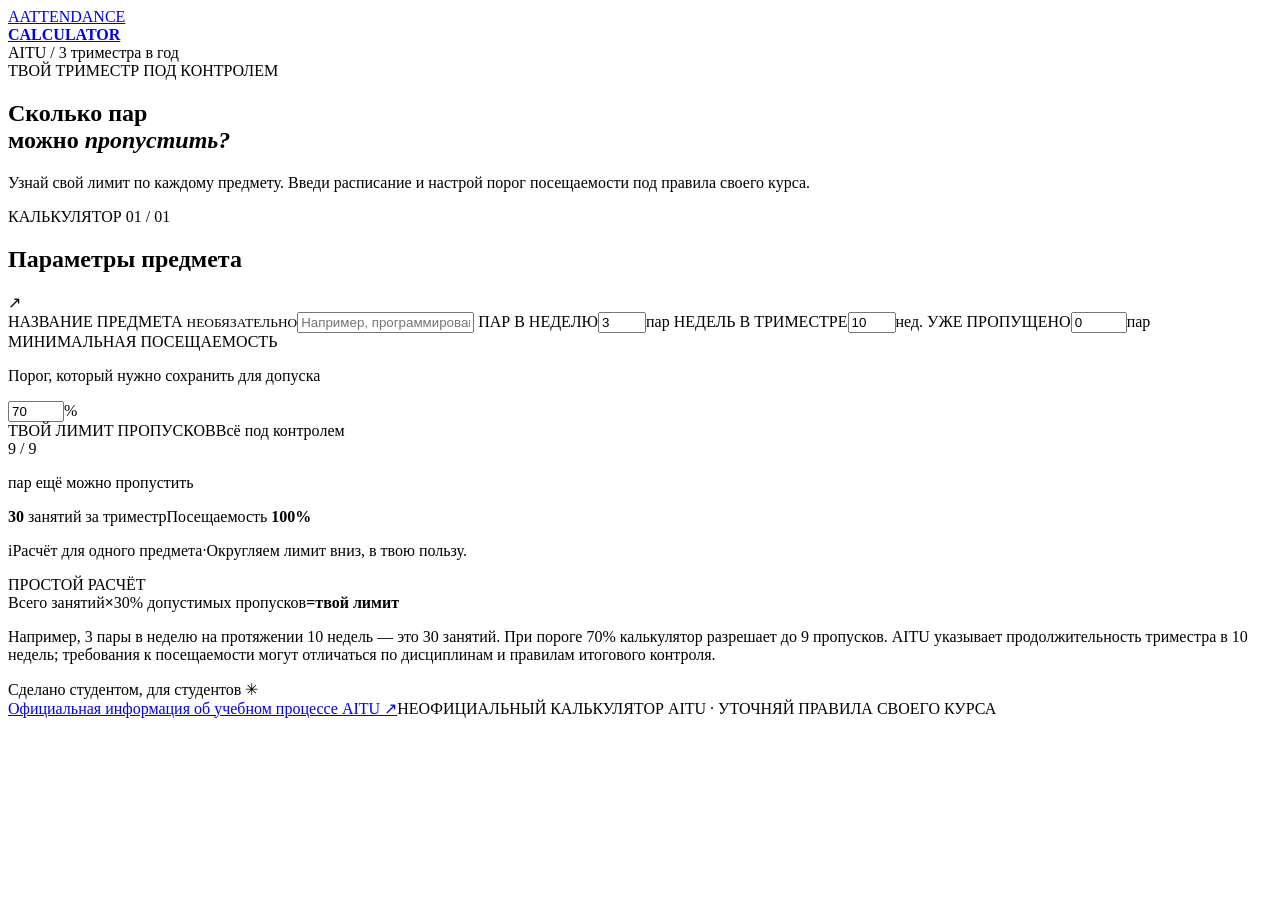
==== index.html @ 235e3ffd "Prepare calculator at repository root for GitHub Pages" ====
<!doctype html>
<html lang="ru">
<head>
  <meta charset="utf-8">
  <meta name="viewport" content="width=device-width, initial-scale=1">
  <meta name="theme-color" content="#10121a">
  <meta name="description" content="Калькулятор допустимого количества пропусков занятий за триместр AITU.">
  <title>Сколько можно пропустить? — AITU</title>
  <link rel="preconnect" href="https://fonts.googleapis.com">
  <link rel="preconnect" href="https://fonts.gstatic.com" crossorigin>
  <link href="https://fonts.googleapis.com/css2?family=DM+Mono:wght@400;500&family=Manrope:wght@400;500;600;700;800&display=swap" rel="stylesheet">
  <link rel="stylesheet" href="style.css">
</head>
<body>
  <div class="page-shell">
    <header class="topbar">
      <a class="brand" href="#top" aria-label="На главную"><span class="brand-mark">A</span><span>ATTENDANCE<br><b>CALCULATOR</b></span></a>
      <div class="term-pill"><span class="live-dot"></span> AITU <span class="pill-divider">/</span> 3 триместра в год</div>
    </header>

    <main id="top">
      <section class="intro">
        <div class="eyebrow"><span class="eyebrow-line"></span> ТВОЙ ТРИМЕСТР ПОД КОНТРОЛЕМ</div>
        <h1>Сколько пар<br>можно <em>пропустить?</em></h1>
        <p class="intro-copy">Узнай свой лимит по каждому предмету. Введи расписание и настрой порог посещаемости под правила своего курса.</p>
      </section>

      <section class="calculator" aria-labelledby="calc-title">
        <div class="card-heading">
          <div><span class="step-label">КАЛЬКУЛЯТОР <span>01 / 01</span></span><h2 id="calc-title">Параметры предмета</h2></div>
          <div class="orb" aria-hidden="true"><span>↗</span></div>
        </div>

        <div class="fields">
          <label class="field field-wide" for="subject"><span class="field-title">НАЗВАНИЕ ПРЕДМЕТА <small>НЕОБЯЗАТЕЛЬНО</small></span><input id="subject" type="text" maxlength="60" placeholder="Например, программирование"></label>
          <label class="field" for="weekly"><span class="field-title">ПАР В НЕДЕЛЮ</span><span class="number-wrap"><input id="weekly" type="number" min="1" max="40" value="3" inputmode="numeric"><span>пар</span></span></label>
          <label class="field" for="weeks"><span class="field-title">НЕДЕЛЬ В ТРИМЕСТРЕ</span><span class="number-wrap"><input id="weeks" type="number" min="1" max="30" value="10" inputmode="numeric"><span>нед.</span></span></label>
          <label class="field" for="missed"><span class="field-title">УЖЕ ПРОПУЩЕНО</span><span class="number-wrap"><input id="missed" type="number" min="0" max="999" value="0" inputmode="numeric"><span>пар</span></span></label>
        </div>

        <div class="threshold-row"><div><span class="field-title">МИНИМАЛЬНАЯ ПОСЕЩАЕМОСТЬ</span><p>Порог, который нужно сохранить для допуска</p></div><label class="threshold-control"><input id="threshold" type="number" min="1" max="100" value="70" inputmode="numeric" aria-label="Минимальная посещаемость в процентах"><span>%</span></label></div>

        <div class="result" aria-live="polite">
          <div class="result-top"><span class="result-kicker">ТВОЙ ЛИМИТ ПРОПУСКОВ</span><span class="status"><span class="status-dot"></span><span id="status-text">Всё под контролем</span></span></div>
          <div class="result-main"><div class="result-number"><span id="remaining">9</span><span class="result-total"> / <span id="allowed-total">9</span></span></div><p id="result-caption">пар ещё можно пропустить</p></div>
          <div class="progress-track" role="progressbar" aria-label="Использовано допустимых пропусков" aria-valuemin="0" aria-valuemax="9" aria-valuenow="0"><div class="progress-fill" id="progress-fill"></div><span class="progress-marker"></span></div>
          <div class="result-foot"><span><b id="sessions-total">30</b> занятий за триместр</span><span>Посещаемость <b id="attendance">100%</b></span></div>
        </div>

        <p class="course-note"><span class="note-icon">i</span><span id="course-label">Расчёт для одного предмета</span><span class="note-separator">·</span>Округляем лимит вниз, в твою пользу.</p>
      </section>

      <section class="how-it-works">
        <div class="section-tag">ПРОСТОЙ РАСЧЁТ</div>
        <div class="formula"><span>Всего занятий</span><b>×</b><span id="absence-percent">30% допустимых пропусков</span><b>=</b><strong>твой лимит</strong></div>
        <p>Например, 3 пары в неделю на протяжении 10 недель — это 30 занятий. При пороге 70% калькулятор разрешает до 9 пропусков. AITU указывает продолжительность триместра в 10 недель; требования к посещаемости могут отличаться по дисциплинам и правилам итогового контроля.</p>
      </section>

      <footer><span>Сделано студентом, для студентов <span class="heart">✳</span><br><a href="https://astanait.edu.kz/ru/study-at-aitu" target="_blank" rel="noreferrer">Официальная информация об учебном процессе AITU ↗</a></span><span class="footer-right">НЕОФИЦИАЛЬНЫЙ КАЛЬКУЛЯТОР AITU · УТОЧНЯЙ ПРАВИЛА СВОЕГО КУРСА</span></footer>
    </main>
  </div>
  <script src="app.js"></script>
</body>
</html>
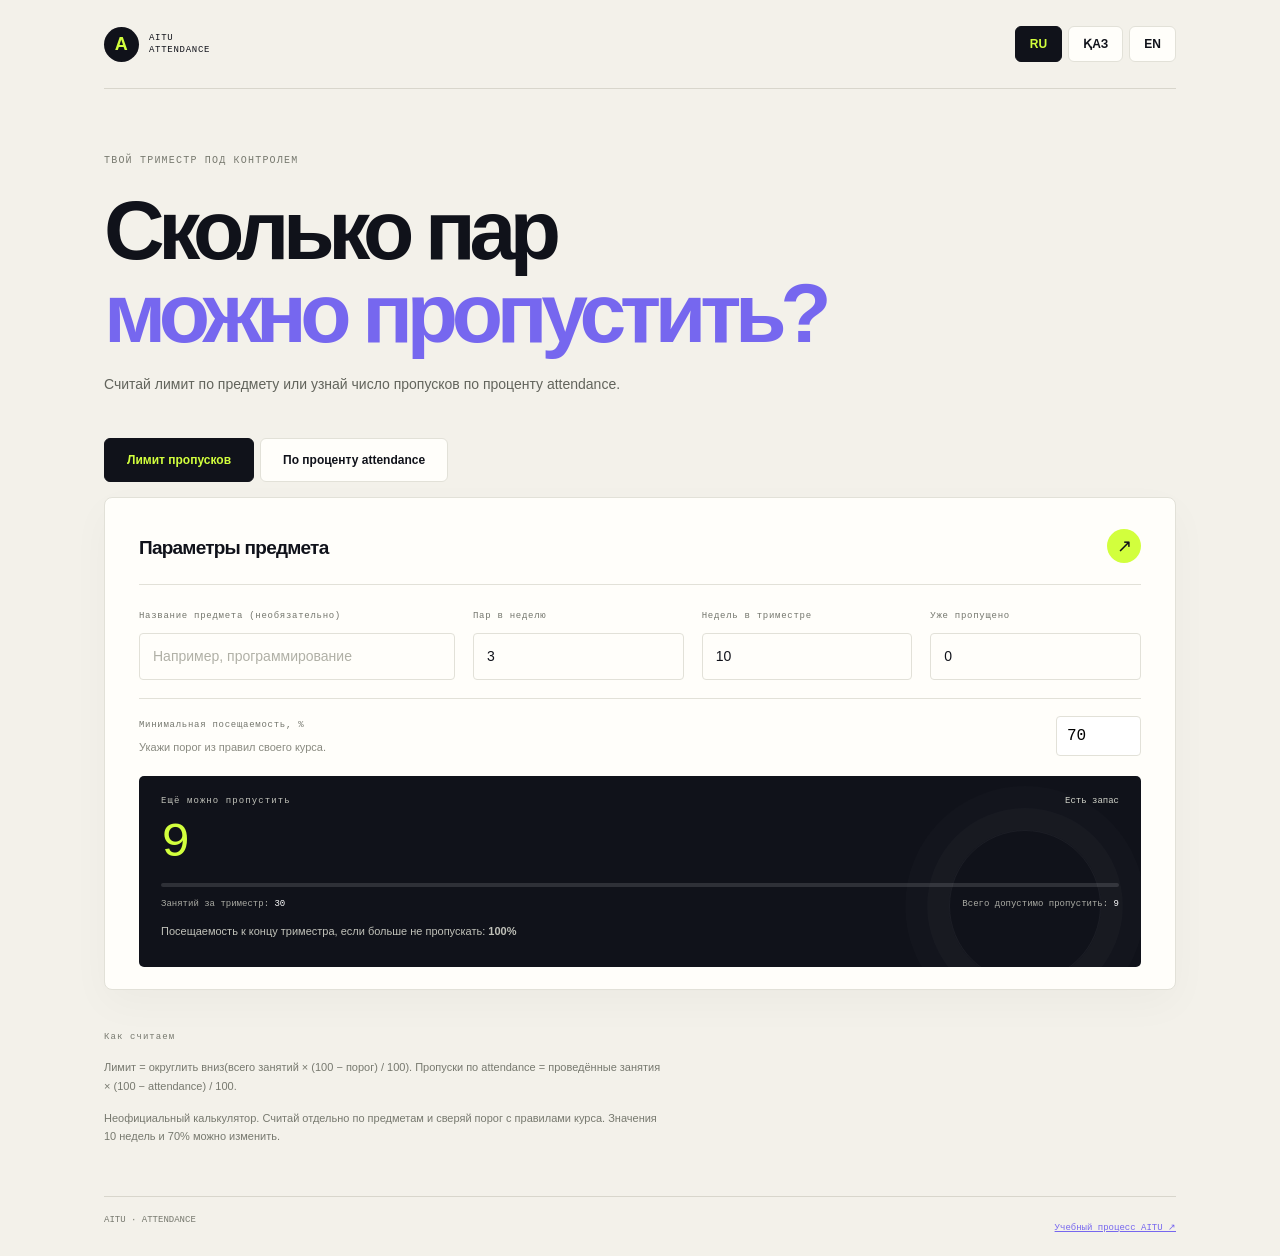
==== commit 3080360d: "Add attendance percentage calculator and Russian Kazakh English interface" ====
--- a/index.html
+++ b/index.html
@@ -1,64 +1,13 @@
 <!doctype html>
-<html lang="ru">
-<head>
-  <meta charset="utf-8">
-  <meta name="viewport" content="width=device-width, initial-scale=1">
-  <meta name="theme-color" content="#10121a">
-  <meta name="description" content="Калькулятор допустимого количества пропусков занятий за триместр AITU.">
-  <title>Сколько можно пропустить? — AITU</title>
-  <link rel="preconnect" href="https://fonts.googleapis.com">
-  <link rel="preconnect" href="https://fonts.gstatic.com" crossorigin>
-  <link href="https://fonts.googleapis.com/css2?family=DM+Mono:wght@400;500&family=Manrope:wght@400;500;600;700;800&display=swap" rel="stylesheet">
-  <link rel="stylesheet" href="style.css">
-</head>
-<body>
-  <div class="page-shell">
-    <header class="topbar">
-      <a class="brand" href="#top" aria-label="На главную"><span class="brand-mark">A</span><span>ATTENDANCE<br><b>CALCULATOR</b></span></a>
-      <div class="term-pill"><span class="live-dot"></span> AITU <span class="pill-divider">/</span> 3 триместра в год</div>
-    </header>
-
-    <main id="top">
-      <section class="intro">
-        <div class="eyebrow"><span class="eyebrow-line"></span> ТВОЙ ТРИМЕСТР ПОД КОНТРОЛЕМ</div>
-        <h1>Сколько пар<br>можно <em>пропустить?</em></h1>
-        <p class="intro-copy">Узнай свой лимит по каждому предмету. Введи расписание и настрой порог посещаемости под правила своего курса.</p>
-      </section>
-
-      <section class="calculator" aria-labelledby="calc-title">
-        <div class="card-heading">
-          <div><span class="step-label">КАЛЬКУЛЯТОР <span>01 / 01</span></span><h2 id="calc-title">Параметры предмета</h2></div>
-          <div class="orb" aria-hidden="true"><span>↗</span></div>
-        </div>
-
-        <div class="fields">
-          <label class="field field-wide" for="subject"><span class="field-title">НАЗВАНИЕ ПРЕДМЕТА <small>НЕОБЯЗАТЕЛЬНО</small></span><input id="subject" type="text" maxlength="60" placeholder="Например, программирование"></label>
-          <label class="field" for="weekly"><span class="field-title">ПАР В НЕДЕЛЮ</span><span class="number-wrap"><input id="weekly" type="number" min="1" max="40" value="3" inputmode="numeric"><span>пар</span></span></label>
-          <label class="field" for="weeks"><span class="field-title">НЕДЕЛЬ В ТРИМЕСТРЕ</span><span class="number-wrap"><input id="weeks" type="number" min="1" max="30" value="10" inputmode="numeric"><span>нед.</span></span></label>
-          <label class="field" for="missed"><span class="field-title">УЖЕ ПРОПУЩЕНО</span><span class="number-wrap"><input id="missed" type="number" min="0" max="999" value="0" inputmode="numeric"><span>пар</span></span></label>
-        </div>
-
-        <div class="threshold-row"><div><span class="field-title">МИНИМАЛЬНАЯ ПОСЕЩАЕМОСТЬ</span><p>Порог, который нужно сохранить для допуска</p></div><label class="threshold-control"><input id="threshold" type="number" min="1" max="100" value="70" inputmode="numeric" aria-label="Минимальная посещаемость в процентах"><span>%</span></label></div>
-
-        <div class="result" aria-live="polite">
-          <div class="result-top"><span class="result-kicker">ТВОЙ ЛИМИТ ПРОПУСКОВ</span><span class="status"><span class="status-dot"></span><span id="status-text">Всё под контролем</span></span></div>
-          <div class="result-main"><div class="result-number"><span id="remaining">9</span><span class="result-total"> / <span id="allowed-total">9</span></span></div><p id="result-caption">пар ещё можно пропустить</p></div>
-          <div class="progress-track" role="progressbar" aria-label="Использовано допустимых пропусков" aria-valuemin="0" aria-valuemax="9" aria-valuenow="0"><div class="progress-fill" id="progress-fill"></div><span class="progress-marker"></span></div>
-          <div class="result-foot"><span><b id="sessions-total">30</b> занятий за триместр</span><span>Посещаемость <b id="attendance">100%</b></span></div>
-        </div>
-
-        <p class="course-note"><span class="note-icon">i</span><span id="course-label">Расчёт для одного предмета</span><span class="note-separator">·</span>Округляем лимит вниз, в твою пользу.</p>
-      </section>
-
-      <section class="how-it-works">
-        <div class="section-tag">ПРОСТОЙ РАСЧЁТ</div>
-        <div class="formula"><span>Всего занятий</span><b>×</b><span id="absence-percent">30% допустимых пропусков</span><b>=</b><strong>твой лимит</strong></div>
-        <p>Например, 3 пары в неделю на протяжении 10 недель — это 30 занятий. При пороге 70% калькулятор разрешает до 9 пропусков. AITU указывает продолжительность триместра в 10 недель; требования к посещаемости могут отличаться по дисциплинам и правилам итогового контроля.</p>
-      </section>
-
-      <footer><span>Сделано студентом, для студентов <span class="heart">✳</span><br><a href="https://astanait.edu.kz/ru/study-at-aitu" target="_blank" rel="noreferrer">Официальная информация об учебном процессе AITU ↗</a></span><span class="footer-right">НЕОФИЦИАЛЬНЫЙ КАЛЬКУЛЯТОР AITU · УТОЧНЯЙ ПРАВИЛА СВОЕГО КУРСА</span></footer>
-    </main>
-  </div>
-  <script src="app.js"></script>
-</body>
-</html>
+<html lang="ru"><head><meta charset="utf-8"><meta name="viewport" content="width=device-width, initial-scale=1"><meta name="theme-color" content="#10121a"><title>Калькулятор посещаемости — AITU</title><link rel="stylesheet" href="style.css"></head>
+<body><div class="page-shell"><header class="topbar"><a class="brand" href="#top"><span class="brand-mark">A</span><span>AITU<br>ATTENDANCE</span></a><nav class="languages" aria-label="Language / Язык / Тіл"><button type="button" data-lang="ru" lang="ru">RU</button><button type="button" data-lang="kk" lang="kk">ҚАЗ</button><button type="button" data-lang="en" lang="en">EN</button></nav></header>
+<main id="top"><section class="intro"><div class="eyebrow" data-i18n="eyebrow"></div><h1><span data-i18n="heading"></span><br><em data-i18n="accent"></em></h1><p class="intro-copy" data-i18n="intro"></p></section>
+<div class="mode-tabs" role="tablist"><button type="button" id="limit-tab" role="tab" aria-controls="limit-panel" data-i18n="limitTab"></button><button type="button" id="reverse-tab" role="tab" aria-controls="reverse-panel" data-i18n="reverseTab"></button></div>
+<section class="calculator" id="limit-panel" role="tabpanel" aria-labelledby="limit-tab"><div class="card-heading"><h2 data-i18n="parameters"></h2><div class="orb" aria-hidden="true">↗</div></div><div class="fields">
+<label class="field field-wide" for="subject"><span class="field-title" data-i18n="subject"></span><input id="subject" type="text" maxlength="60"></label>
+<label class="field" for="weekly"><span class="field-title" data-i18n="weekly"></span><input id="weekly" type="number" value="3" min="1" max="40" step="1" required inputmode="numeric"></label><label class="field" for="weeks"><span class="field-title" data-i18n="weeks"></span><input id="weeks" type="number" value="10" min="1" max="30" step="1" required inputmode="numeric"></label><label class="field" for="missed"><span class="field-title" data-i18n="missed"></span><input id="missed" type="number" value="0" min="0" max="1200" step="1" required inputmode="numeric"></label>
+</div><div class="threshold-row"><div><label class="field-title" for="threshold" data-i18n="threshold"></label><p data-i18n="thresholdHelp"></p></div><input class="threshold-input" id="threshold" type="number" min="0" max="100" step="0.1" value="70" required></div>
+<p class="error" id="limit-error" role="alert" hidden data-i18n="invalid"></p>
+<div class="result" id="limit-result" aria-live="polite"><div class="result-top"><span class="result-kicker" id="result-caption"></span><span class="status" id="status-text"></span></div><div class="result-main"><div class="result-number" id="remaining"></div></div><div class="progress-track" role="progressbar" aria-valuemin="0" aria-valuemax="100"><div class="progress-fill" id="progress-fill"></div></div><div class="result-foot"><span><span data-i18n="total"></span>: <b id="sessions-total"></b></span><span><span data-i18n="allowed"></span>: <b id="allowed-total"></b></span></div><p class="projection"><span data-i18n="projected"></span>: <b id="attendance"></b></p></div></section>
+<section class="calculator" id="reverse-panel" role="tabpanel" aria-labelledby="reverse-tab" hidden><div class="card-heading"><h2 data-i18n="reverseTitle"></h2><div class="orb" aria-hidden="true">%</div></div><p class="helper" data-i18n="reverseHelp"></p><div class="fields reverse-fields"><label class="field" for="held"><span class="field-title" data-i18n="held"></span><input id="held" type="number" value="30" min="1" max="10000" step="1" required inputmode="numeric"></label><label class="field" for="rate"><span class="field-title" data-i18n="rate"></span><input id="rate" type="number" value="80" min="0" max="100" step="any" required inputmode="decimal"></label></div><p class="error" id="reverse-error" role="alert" hidden data-i18n="invalid"></p><div class="result" id="reverse-result" aria-live="polite"><span class="result-kicker" data-i18n="estimate"></span><div class="result-main"><div class="result-number" id="estimated-missed"></div></div><div class="result-foot"><span><span data-i18n="attended"></span>: <b id="estimated-attended"></b></span><span><span data-i18n="raw"></span>: <b id="raw-missed"></b></span></div></div><p class="helper" data-i18n="rounding"></p></section>
+<section class="how-it-works"><div class="section-tag" data-i18n="how"></div><p data-i18n="formula"></p><p data-i18n="notice"></p></section><footer><span>AITU · ATTENDANCE</span><a id="source-link" href="https://astanait.edu.kz/ru/study-at-aitu" target="_blank" rel="noreferrer" data-i18n="source"></a></footer></main></div><script src="app.js"></script></body></html>
--- a/style.css
+++ b/style.css
@@ -0,0 +1,4 @@
+:root{--ink:#10121a;--paper:#f3f1ea;--card:#fffefa;--muted:#77796f;--line:#e2e1d8;--acid:#d2ff3d;--purple:#7667ef;--red:#ed6654;--mono:'DM Mono',monospace;--sans:'Manrope',sans-serif}*{box-sizing:border-box}html{scroll-behavior:smooth}body{margin:0;background:var(--paper);color:var(--ink);font-family:var(--sans);-webkit-font-smoothing:antialiased}.page-shell{max-width:1200px;margin:auto;padding:0 64px}.topbar{height:89px;border-bottom:1px solid #d8d6cc;display:flex;align-items:center;justify-content:space-between}.brand{display:flex;gap:10px;align-items:center;color:var(--ink);text-decoration:none;font:500 9px/1.35 var(--mono);letter-spacing:.08em}.brand b{font-weight:500}.brand-mark{width:35px;height:35px;display:grid;place-items:center;background:var(--ink);color:var(--acid);font:700 18px var(--sans);border-radius:50%}.term-pill{font:11px var(--mono);letter-spacing:.04em;color:#63645e}.live-dot,.status-dot{display:inline-block;width:7px;height:7px;border-radius:50%;background:#8abb25;margin-right:8px}.pill-divider{padding:0 9px;color:#b0b0a5}.intro{padding:66px 0 42px}.eyebrow,.section-tag,.step-label,.field-title,.result-kicker{font:10px var(--mono);letter-spacing:.12em}.eyebrow{display:flex;align-items:center;gap:10px;color:#77796f}.eyebrow-line{height:1px;width:24px;background:var(--purple)}h1{font-size:clamp(48px,7.1vw,84px);line-height:.99;letter-spacing:-.075em;margin:23px 0 18px;font-weight:700}h1 em{font-style:normal;color:var(--purple)}.intro-copy{max-width:520px;color:#62645c;line-height:1.65;font-size:14px;margin:0}.intro-copy strong{color:var(--ink)}.calculator{background:var(--card);border:1px solid var(--line);border-radius:8px;padding:31px 34px 22px;box-shadow:0 14px 40px #20231308}.card-heading{display:flex;align-items:flex-start;justify-content:space-between;border-bottom:1px solid var(--line);padding-bottom:21px}.step-label{color:var(--purple);font-size:9px}.step-label span{color:#a8a89f;padding-left:8px}h2{font-size:19px;letter-spacing:-.04em;margin:8px 0 0}.orb{width:34px;height:34px;border-radius:50%;background:var(--acid);display:grid;place-items:center;font-size:18px}.fields{display:grid;grid-template-columns:1.5fr 1fr 1fr 1fr;gap:18px;padding:24px 0 18px}.field{min-width:0}.field-title{display:flex;align-items:center;gap:8px;color:#74766d;font-size:9px;letter-spacing:.08em;margin-bottom:9px}.field-title small{font:8px var(--mono);color:#aaa99f}.field input,.number-wrap{width:100%;height:47px;border:1px solid var(--line);border-radius:4px;background:#fffefa;color:var(--ink)}.field input{padding:0 13px;font:500 14px var(--sans);outline:none}.field input:focus{border-color:var(--purple);box-shadow:0 0 0 2px #7667ef20}.field input::placeholder{color:#b0b0a6;font-weight:400}.number-wrap{display:flex;align-items:center;padding:0 12px}.number-wrap input{border:0;height:100%;padding:0;background:transparent;box-shadow:none!important;font:600 17px var(--mono);min-width:0;outline:none;-moz-appearance:textfield}.number-wrap input::-webkit-inner-spin-button,.number-wrap input::-webkit-outer-spin-button,.threshold-control input::-webkit-inner-spin-button{appearance:none;margin:0}.number-wrap span{font:9px var(--mono);color:#96978d;white-space:nowrap}.threshold-row{border-top:1px solid var(--line);padding:17px 0 20px;display:flex;align-items:center;justify-content:space-between}.threshold-row p{margin:5px 0 0;color:#898a80;font-size:11px}.threshold-control{display:flex;align-items:center;gap:7px;border-bottom:1px solid var(--ink);padding:0 3px 4px}.threshold-control input{width:34px;border:0;background:transparent;text-align:right;font:500 13px var(--mono);outline:none;-moz-appearance:textfield}.threshold-control span{font:11px var(--mono)}.result{background:var(--ink);color:white;border-radius:5px;padding:20px 22px 16px;position:relative;overflow:hidden}.result:after{content:"";position:absolute;right:40px;top:54px;width:150px;height:150px;border-radius:50%;border:1px solid #ffffff0d;box-shadow:0 0 0 22px #ffffff05,0 0 0 44px #ffffff03;pointer-events:none}.result-top{display:flex;justify-content:space-between;align-items:center}.result-kicker{font-size:9px;color:#c0c1b9}.status{font:9px var(--mono);color:#d2d4ca}.status-dot{width:6px;height:6px;background:var(--acid);margin-right:6px}.result-main{display:flex;align-items:baseline;gap:14px;margin:14px 0 17px}.result-number{font:500 49px/.95 var(--mono);letter-spacing:-.08em;color:var(--acid)}.result-total{font-size:18px;letter-spacing:0;color:#878a81}.result-main p{font-size:12px;color:#d2d4ca;margin:0}.progress-track{height:4px;background:#ffffff20;border-radius:8px;position:relative}.progress-fill{height:100%;width:0;background:var(--acid);border-radius:8px;transition:width .25s ease}.progress-marker{position:absolute;left:70%;top:-3px;width:1px;height:10px;background:#fff9}.result-foot{display:flex;justify-content:space-between;color:#a9aaa3;font:9px var(--mono);margin-top:10px}.result-foot b{color:white;font-weight:500}.course-note{display:flex;align-items:center;gap:8px;color:#929389;font-size:10px;margin:15px 0 0}.note-icon{width:14px;height:14px;border:1px solid #aaa99d;border-radius:50%;display:inline-grid;place-items:center;font:9px var(--mono)}.note-separator{color:#c2c0b4}.how-it-works{padding:42px 0 50px}.section-tag{font-size:9px;color:#77796f;margin-bottom:16px}.formula{display:flex;align-items:center;gap:14px;flex-wrap:wrap;font-size:13px}.formula b{font:11px var(--mono);color:#9b9c91}.formula strong{background:var(--acid);padding:5px 9px;font-size:12px;font-weight:700}.how-it-works p{color:#77796f;font-size:11px;line-height:1.7;max-width:560px;margin:13px 0 0}footer{border-top:1px solid #d8d6cc;padding:18px 0 23px;display:flex;justify-content:space-between;gap:16px;color:#77796f;font:9px var(--mono)}footer a{color:#7667ef;display:inline-block;margin-top:7px}.heart{color:var(--purple);padding-left:3px}.footer-right{font-size:8px;letter-spacing:.08em}body.over-limit .result-number,body.over-limit .result-main p{color:#ff9584}body.over-limit .progress-fill{background:var(--red)}body.over-limit .status-dot{background:var(--red)}@media(max-width:820px){.page-shell{padding:0 28px}.fields{grid-template-columns:1fr 1fr}.field-wide{grid-column:span 2}.calculator{padding:25px 24px 19px}}@media(max-width:520px){.page-shell{padding:0 17px}.topbar{height:72px}.term-pill{font-size:9px}.intro{padding:49px 0 29px}h1{font-size:54px}.intro-copy{font-size:12px}.calculator{padding:21px 17px 17px}.fields{gap:13px 11px}.field-title{font-size:8px}.number-wrap{height:43px;padding:0 9px}.field input{height:43px;padding:0 10px}.result{padding:18px 16px 15px}.result-number{font-size:43px}.result-main{gap:10px}.result-main p{font-size:10px}.result-foot{font-size:8px}.course-note{font-size:9px;flex-wrap:wrap}.how-it-works{padding:34px 0 38px}.formula{gap:9px;font-size:11px}footer{font-size:8px}.footer-right{font-size:7px;max-width:130px;text-align:right}}
+
+[hidden]{display:none!important}
+.languages,.mode-tabs{display:flex;gap:6px}.languages button,.mode-tabs button{font:600 12px var(--sans);border:1px solid var(--line);border-radius:6px;padding:10px 14px;background:var(--card);color:var(--ink);cursor:pointer}.languages [aria-pressed="true"],.mode-tabs [aria-selected="true"]{background:var(--ink);color:var(--acid);border-color:var(--ink)}.mode-tabs{margin-bottom:15px}.mode-tabs button{padding:14px 22px}button:focus-visible,input:focus-visible,a:focus-visible{outline:3px solid var(--purple);outline-offset:3px}.helper{font-size:13px;line-height:1.7;color:#62645c;max-width:750px}.reverse-fields{grid-template-columns:1fr 1fr}.threshold-input{width:85px;padding:10px;border:1px solid var(--line);border-radius:4px;font:500 16px var(--mono)}.error{color:#a82d23;line-height:1.6;font-size:13px}.result-foot{gap:16px;flex-wrap:wrap;line-height:1.6}.projection{font-size:11px;color:#c0c1b9;line-height:1.6}.result.exceeded .result-number{color:#ff9584}.result.exceeded .progress-fill{background:var(--red)}.field-title{line-height:1.6}.result-top{gap:15px}.result-number{letter-spacing:-.04em}h1{overflow-wrap:anywhere}.progress-marker{display:none}@media(max-width:520px){h1{font-size:44px;line-height:1.08;letter-spacing:-.05em}.languages button{padding:9px 10px}.mode-tabs button{flex:1;padding:12px 8px;font-size:11px}.reverse-fields{grid-template-columns:1fr}.result-number{font-size:40px}.threshold-row{gap:15px}}
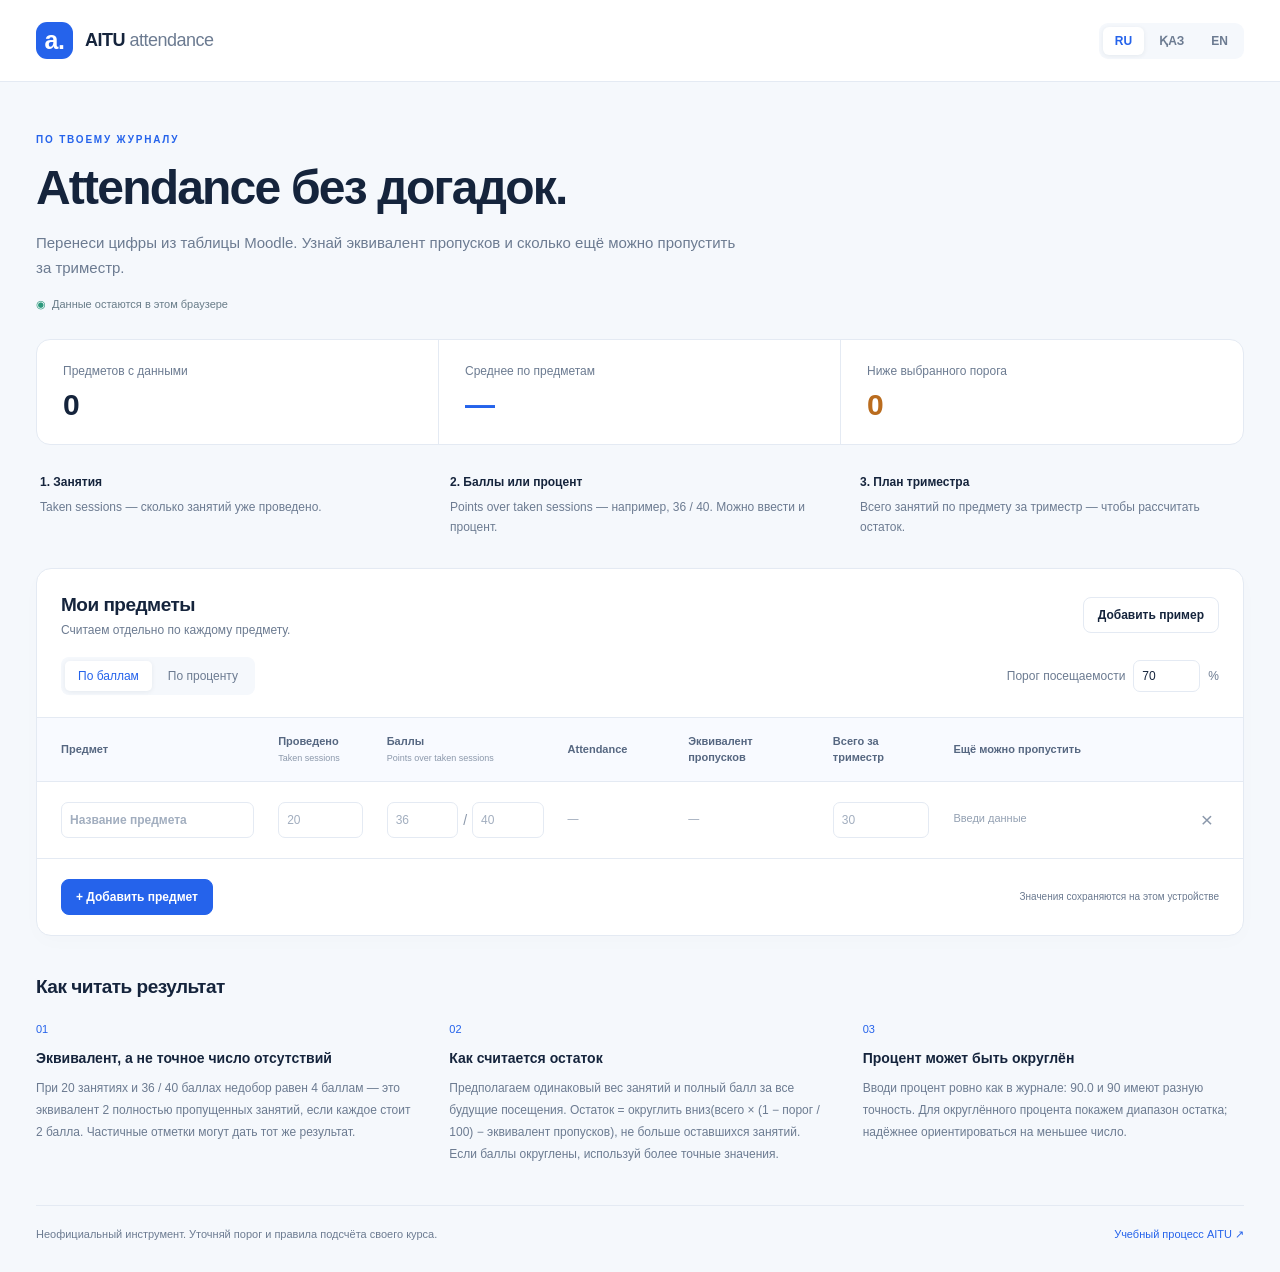
==== commit c824a403: "Redesign attendance planner around Moodle course table and weighted points" ====
--- a/index.html
+++ b/index.html
@@ -1,13 +1,12 @@
 <!doctype html>
-<html lang="ru"><head><meta charset="utf-8"><meta name="viewport" content="width=device-width, initial-scale=1"><meta name="theme-color" content="#10121a"><title>Калькулятор посещаемости — AITU</title><link rel="stylesheet" href="style.css"></head>
-<body><div class="page-shell"><header class="topbar"><a class="brand" href="#top"><span class="brand-mark">A</span><span>AITU<br>ATTENDANCE</span></a><nav class="languages" aria-label="Language / Язык / Тіл"><button type="button" data-lang="ru" lang="ru">RU</button><button type="button" data-lang="kk" lang="kk">ҚАЗ</button><button type="button" data-lang="en" lang="en">EN</button></nav></header>
-<main id="top"><section class="intro"><div class="eyebrow" data-i18n="eyebrow"></div><h1><span data-i18n="heading"></span><br><em data-i18n="accent"></em></h1><p class="intro-copy" data-i18n="intro"></p></section>
-<div class="mode-tabs" role="tablist"><button type="button" id="limit-tab" role="tab" aria-controls="limit-panel" data-i18n="limitTab"></button><button type="button" id="reverse-tab" role="tab" aria-controls="reverse-panel" data-i18n="reverseTab"></button></div>
-<section class="calculator" id="limit-panel" role="tabpanel" aria-labelledby="limit-tab"><div class="card-heading"><h2 data-i18n="parameters"></h2><div class="orb" aria-hidden="true">↗</div></div><div class="fields">
-<label class="field field-wide" for="subject"><span class="field-title" data-i18n="subject"></span><input id="subject" type="text" maxlength="60"></label>
-<label class="field" for="weekly"><span class="field-title" data-i18n="weekly"></span><input id="weekly" type="number" value="3" min="1" max="40" step="1" required inputmode="numeric"></label><label class="field" for="weeks"><span class="field-title" data-i18n="weeks"></span><input id="weeks" type="number" value="10" min="1" max="30" step="1" required inputmode="numeric"></label><label class="field" for="missed"><span class="field-title" data-i18n="missed"></span><input id="missed" type="number" value="0" min="0" max="1200" step="1" required inputmode="numeric"></label>
-</div><div class="threshold-row"><div><label class="field-title" for="threshold" data-i18n="threshold"></label><p data-i18n="thresholdHelp"></p></div><input class="threshold-input" id="threshold" type="number" min="0" max="100" step="0.1" value="70" required></div>
-<p class="error" id="limit-error" role="alert" hidden data-i18n="invalid"></p>
-<div class="result" id="limit-result" aria-live="polite"><div class="result-top"><span class="result-kicker" id="result-caption"></span><span class="status" id="status-text"></span></div><div class="result-main"><div class="result-number" id="remaining"></div></div><div class="progress-track" role="progressbar" aria-valuemin="0" aria-valuemax="100"><div class="progress-fill" id="progress-fill"></div></div><div class="result-foot"><span><span data-i18n="total"></span>: <b id="sessions-total"></b></span><span><span data-i18n="allowed"></span>: <b id="allowed-total"></b></span></div><p class="projection"><span data-i18n="projected"></span>: <b id="attendance"></b></p></div></section>
-<section class="calculator" id="reverse-panel" role="tabpanel" aria-labelledby="reverse-tab" hidden><div class="card-heading"><h2 data-i18n="reverseTitle"></h2><div class="orb" aria-hidden="true">%</div></div><p class="helper" data-i18n="reverseHelp"></p><div class="fields reverse-fields"><label class="field" for="held"><span class="field-title" data-i18n="held"></span><input id="held" type="number" value="30" min="1" max="10000" step="1" required inputmode="numeric"></label><label class="field" for="rate"><span class="field-title" data-i18n="rate"></span><input id="rate" type="number" value="80" min="0" max="100" step="any" required inputmode="decimal"></label></div><p class="error" id="reverse-error" role="alert" hidden data-i18n="invalid"></p><div class="result" id="reverse-result" aria-live="polite"><span class="result-kicker" data-i18n="estimate"></span><div class="result-main"><div class="result-number" id="estimated-missed"></div></div><div class="result-foot"><span><span data-i18n="attended"></span>: <b id="estimated-attended"></b></span><span><span data-i18n="raw"></span>: <b id="raw-missed"></b></span></div></div><p class="helper" data-i18n="rounding"></p></section>
-<section class="how-it-works"><div class="section-tag" data-i18n="how"></div><p data-i18n="formula"></p><p data-i18n="notice"></p></section><footer><span>AITU · ATTENDANCE</span><a id="source-link" href="https://astanait.edu.kz/ru/study-at-aitu" target="_blank" rel="noreferrer" data-i18n="source"></a></footer></main></div><script src="app.js"></script></body></html>+<html lang="ru"><head><meta charset="utf-8"><meta name="viewport" content="width=device-width, initial-scale=1"><meta name="theme-color" content="#f5f8fc"><meta name="description" content="AITU attendance planner: Moodle points, percentages and trimester absence allowance."><title>AITU · Attendance planner</title><link rel="stylesheet" href="style.css?v=planner1"></head>
+<body><header class="header"><div class="header-inner"><a href="#main" class="brand" aria-label="AITU Attendance"><span class="brand-icon">a.</span><span>AITU <b>attendance</b></span></a><div class="languages" aria-label="Language / Язык / Тіл"><button data-lang="ru" lang="ru">RU</button><button data-lang="kk" lang="kk">ҚАЗ</button><button data-lang="en" lang="en">EN</button></div></div></header>
+<main id="main" class="container"><section class="hero"><span class="eyebrow" data-i18n="tag"></span><h1 data-i18n="headline"></h1><p data-i18n="intro"></p><span class="privacy"><span aria-hidden="true">◉</span> <span data-i18n="private"></span></span></section>
+<section class="stats" aria-live="polite"><div><span data-i18n="courses"></span><strong id="stat-count">0</strong></div><div><span data-i18n="average"></span><strong id="stat-average">—</strong></div><div><span data-i18n="risk"></span><strong id="stat-risk">0</strong></div></section>
+<section class="guide"><div><h3 data-i18n="step1"></h3><p data-i18n="step1body"></p></div><div><h3 data-i18n="step2"></h3><p data-i18n="step2body"></p></div><div><h3 data-i18n="step3"></h3><p data-i18n="step3body"></p></div></section>
+<section class="panel" aria-labelledby="table-title"><div class="panel-heading"><div><h2 id="table-title" data-i18n="tableTitle"></h2><p data-i18n="tableSub"></p></div><button class="secondary" id="example" data-i18n="example"></button></div><div class="toolbar"><div class="modes"><button data-mode="points" data-i18n="pointsMode"></button><button data-mode="percent" data-i18n="percentMode"></button></div><label class="threshold"><span data-i18n="threshold"></span><input id="threshold" type="number" min="0" max="100" step="any" value="70" required><span>%</span></label></div>
+<p id="threshold-error" class="error toolbar-error" hidden data-i18n="thresholdError"></p>
+<div class="table-scroll"><table><thead><tr><th data-i18n="course"></th><th><span data-i18n="held"></span><small>Taken sessions</small></th><th><span id="input-heading"></span><small id="input-subheading"></small></th><th data-i18n="rate"></th><th data-i18n="missed"></th><th data-i18n="total"></th><th data-i18n="left"></th><th><span class="sr-only" data-i18n="remove"></span></th></tr></thead><tbody id="courses"></tbody></table></div>
+<div class="panel-bottom"><button class="primary" id="add" data-i18n="add"></button><button class="text-button" id="undo" hidden data-i18n="undo"></button><span id="save-state" data-i18n="saved"></span></div><p id="limit-message" class="error toolbar-error" hidden data-i18n="limit"></p></section>
+<section class="explanation"><h2 data-i18n="exactHeading"></h2><div class="explanation-grid"><article><span class="explanation-number">01</span><h3 data-i18n="equivNote"></h3><p data-i18n="equivBody"></p></article><article><span class="explanation-number">02</span><h3 data-i18n="forecastNote"></h3><p data-i18n="forecastBody"></p></article><article><span class="explanation-number">03</span><h3 data-i18n="percentNote"></h3><p data-i18n="percentBody"></p></article></div></section>
+<footer><p data-i18n="foot"></p><a href="https://astanait.edu.kz/ru/study-at-aitu" target="_blank" rel="noreferrer" data-i18n="source"></a></footer></main><script src="calculator.js?v=planner1"></script><script src="app.js?v=planner1"></script></body></html>
--- a/style.css
+++ b/style.css
@@ -1,4 +1 @@
-:root{--ink:#10121a;--paper:#f3f1ea;--card:#fffefa;--muted:#77796f;--line:#e2e1d8;--acid:#d2ff3d;--purple:#7667ef;--red:#ed6654;--mono:'DM Mono',monospace;--sans:'Manrope',sans-serif}*{box-sizing:border-box}html{scroll-behavior:smooth}body{margin:0;background:var(--paper);color:var(--ink);font-family:var(--sans);-webkit-font-smoothing:antialiased}.page-shell{max-width:1200px;margin:auto;padding:0 64px}.topbar{height:89px;border-bottom:1px solid #d8d6cc;display:flex;align-items:center;justify-content:space-between}.brand{display:flex;gap:10px;align-items:center;color:var(--ink);text-decoration:none;font:500 9px/1.35 var(--mono);letter-spacing:.08em}.brand b{font-weight:500}.brand-mark{width:35px;height:35px;display:grid;place-items:center;background:var(--ink);color:var(--acid);font:700 18px var(--sans);border-radius:50%}.term-pill{font:11px var(--mono);letter-spacing:.04em;color:#63645e}.live-dot,.status-dot{display:inline-block;width:7px;height:7px;border-radius:50%;background:#8abb25;margin-right:8px}.pill-divider{padding:0 9px;color:#b0b0a5}.intro{padding:66px 0 42px}.eyebrow,.section-tag,.step-label,.field-title,.result-kicker{font:10px var(--mono);letter-spacing:.12em}.eyebrow{display:flex;align-items:center;gap:10px;color:#77796f}.eyebrow-line{height:1px;width:24px;background:var(--purple)}h1{font-size:clamp(48px,7.1vw,84px);line-height:.99;letter-spacing:-.075em;margin:23px 0 18px;font-weight:700}h1 em{font-style:normal;color:var(--purple)}.intro-copy{max-width:520px;color:#62645c;line-height:1.65;font-size:14px;margin:0}.intro-copy strong{color:var(--ink)}.calculator{background:var(--card);border:1px solid var(--line);border-radius:8px;padding:31px 34px 22px;box-shadow:0 14px 40px #20231308}.card-heading{display:flex;align-items:flex-start;justify-content:space-between;border-bottom:1px solid var(--line);padding-bottom:21px}.step-label{color:var(--purple);font-size:9px}.step-label span{color:#a8a89f;padding-left:8px}h2{font-size:19px;letter-spacing:-.04em;margin:8px 0 0}.orb{width:34px;height:34px;border-radius:50%;background:var(--acid);display:grid;place-items:center;font-size:18px}.fields{display:grid;grid-template-columns:1.5fr 1fr 1fr 1fr;gap:18px;padding:24px 0 18px}.field{min-width:0}.field-title{display:flex;align-items:center;gap:8px;color:#74766d;font-size:9px;letter-spacing:.08em;margin-bottom:9px}.field-title small{font:8px var(--mono);color:#aaa99f}.field input,.number-wrap{width:100%;height:47px;border:1px solid var(--line);border-radius:4px;background:#fffefa;color:var(--ink)}.field input{padding:0 13px;font:500 14px var(--sans);outline:none}.field input:focus{border-color:var(--purple);box-shadow:0 0 0 2px #7667ef20}.field input::placeholder{color:#b0b0a6;font-weight:400}.number-wrap{display:flex;align-items:center;padding:0 12px}.number-wrap input{border:0;height:100%;padding:0;background:transparent;box-shadow:none!important;font:600 17px var(--mono);min-width:0;outline:none;-moz-appearance:textfield}.number-wrap input::-webkit-inner-spin-button,.number-wrap input::-webkit-outer-spin-button,.threshold-control input::-webkit-inner-spin-button{appearance:none;margin:0}.number-wrap span{font:9px var(--mono);color:#96978d;white-space:nowrap}.threshold-row{border-top:1px solid var(--line);padding:17px 0 20px;display:flex;align-items:center;justify-content:space-between}.threshold-row p{margin:5px 0 0;color:#898a80;font-size:11px}.threshold-control{display:flex;align-items:center;gap:7px;border-bottom:1px solid var(--ink);padding:0 3px 4px}.threshold-control input{width:34px;border:0;background:transparent;text-align:right;font:500 13px var(--mono);outline:none;-moz-appearance:textfield}.threshold-control span{font:11px var(--mono)}.result{background:var(--ink);color:white;border-radius:5px;padding:20px 22px 16px;position:relative;overflow:hidden}.result:after{content:"";position:absolute;right:40px;top:54px;width:150px;height:150px;border-radius:50%;border:1px solid #ffffff0d;box-shadow:0 0 0 22px #ffffff05,0 0 0 44px #ffffff03;pointer-events:none}.result-top{display:flex;justify-content:space-between;align-items:center}.result-kicker{font-size:9px;color:#c0c1b9}.status{font:9px var(--mono);color:#d2d4ca}.status-dot{width:6px;height:6px;background:var(--acid);margin-right:6px}.result-main{display:flex;align-items:baseline;gap:14px;margin:14px 0 17px}.result-number{font:500 49px/.95 var(--mono);letter-spacing:-.08em;color:var(--acid)}.result-total{font-size:18px;letter-spacing:0;color:#878a81}.result-main p{font-size:12px;color:#d2d4ca;margin:0}.progress-track{height:4px;background:#ffffff20;border-radius:8px;position:relative}.progress-fill{height:100%;width:0;background:var(--acid);border-radius:8px;transition:width .25s ease}.progress-marker{position:absolute;left:70%;top:-3px;width:1px;height:10px;background:#fff9}.result-foot{display:flex;justify-content:space-between;color:#a9aaa3;font:9px var(--mono);margin-top:10px}.result-foot b{color:white;font-weight:500}.course-note{display:flex;align-items:center;gap:8px;color:#929389;font-size:10px;margin:15px 0 0}.note-icon{width:14px;height:14px;border:1px solid #aaa99d;border-radius:50%;display:inline-grid;place-items:center;font:9px var(--mono)}.note-separator{color:#c2c0b4}.how-it-works{padding:42px 0 50px}.section-tag{font-size:9px;color:#77796f;margin-bottom:16px}.formula{display:flex;align-items:center;gap:14px;flex-wrap:wrap;font-size:13px}.formula b{font:11px var(--mono);color:#9b9c91}.formula strong{background:var(--acid);padding:5px 9px;font-size:12px;font-weight:700}.how-it-works p{color:#77796f;font-size:11px;line-height:1.7;max-width:560px;margin:13px 0 0}footer{border-top:1px solid #d8d6cc;padding:18px 0 23px;display:flex;justify-content:space-between;gap:16px;color:#77796f;font:9px var(--mono)}footer a{color:#7667ef;display:inline-block;margin-top:7px}.heart{color:var(--purple);padding-left:3px}.footer-right{font-size:8px;letter-spacing:.08em}body.over-limit .result-number,body.over-limit .result-main p{color:#ff9584}body.over-limit .progress-fill{background:var(--red)}body.over-limit .status-dot{background:var(--red)}@media(max-width:820px){.page-shell{padding:0 28px}.fields{grid-template-columns:1fr 1fr}.field-wide{grid-column:span 2}.calculator{padding:25px 24px 19px}}@media(max-width:520px){.page-shell{padding:0 17px}.topbar{height:72px}.term-pill{font-size:9px}.intro{padding:49px 0 29px}h1{font-size:54px}.intro-copy{font-size:12px}.calculator{padding:21px 17px 17px}.fields{gap:13px 11px}.field-title{font-size:8px}.number-wrap{height:43px;padding:0 9px}.field input{height:43px;padding:0 10px}.result{padding:18px 16px 15px}.result-number{font-size:43px}.result-main{gap:10px}.result-main p{font-size:10px}.result-foot{font-size:8px}.course-note{font-size:9px;flex-wrap:wrap}.how-it-works{padding:34px 0 38px}.formula{gap:9px;font-size:11px}footer{font-size:8px}.footer-right{font-size:7px;max-width:130px;text-align:right}}
-
-[hidden]{display:none!important}
-.languages,.mode-tabs{display:flex;gap:6px}.languages button,.mode-tabs button{font:600 12px var(--sans);border:1px solid var(--line);border-radius:6px;padding:10px 14px;background:var(--card);color:var(--ink);cursor:pointer}.languages [aria-pressed="true"],.mode-tabs [aria-selected="true"]{background:var(--ink);color:var(--acid);border-color:var(--ink)}.mode-tabs{margin-bottom:15px}.mode-tabs button{padding:14px 22px}button:focus-visible,input:focus-visible,a:focus-visible{outline:3px solid var(--purple);outline-offset:3px}.helper{font-size:13px;line-height:1.7;color:#62645c;max-width:750px}.reverse-fields{grid-template-columns:1fr 1fr}.threshold-input{width:85px;padding:10px;border:1px solid var(--line);border-radius:4px;font:500 16px var(--mono)}.error{color:#a82d23;line-height:1.6;font-size:13px}.result-foot{gap:16px;flex-wrap:wrap;line-height:1.6}.projection{font-size:11px;color:#c0c1b9;line-height:1.6}.result.exceeded .result-number{color:#ff9584}.result.exceeded .progress-fill{background:var(--red)}.field-title{line-height:1.6}.result-top{gap:15px}.result-number{letter-spacing:-.04em}h1{overflow-wrap:anywhere}.progress-marker{display:none}@media(max-width:520px){h1{font-size:44px;line-height:1.08;letter-spacing:-.05em}.languages button{padding:9px 10px}.mode-tabs button{flex:1;padding:12px 8px;font-size:11px}.reverse-fields{grid-template-columns:1fr}.result-number{font-size:40px}.threshold-row{gap:15px}}
+*{box-sizing:border-box} :root{--blue:#2563eb;--ink:#15243c;--muted:#6c7b91;--line:#e4eaf3;--bg:#f5f8fc}body{margin:0;background:var(--bg);font-family:Inter,"Segoe UI",Arial,sans-serif;color:var(--ink);font-size:14px}button,input{font:inherit}button,a,input{ -webkit-tap-highlight-color:transparent}button{cursor:pointer}button:focus-visible,a:focus-visible,input:focus-visible{outline:3px solid #90b4ff;outline-offset:3px}button:disabled{opacity:.5;cursor:not-allowed}[hidden]{display:none!important}.header{background:#fff;border-bottom:1px solid var(--line)}.header-inner{max-width:1380px;margin:auto;padding:22px 36px;display:flex;align-items:center;justify-content:space-between}.brand{display:flex;align-items:center;gap:12px;text-decoration:none;color:var(--ink);font-size:18px;font-weight:750;letter-spacing:-.5px}.brand b{font-weight:450;color:var(--muted)}.brand-icon{display:grid;place-items:center;width:37px;height:37px;border-radius:11px;background:var(--blue);color:#fff;font-size:25px}.languages{display:flex;background:var(--bg);padding:4px;border-radius:9px;gap:3px}.languages button{border:0;background:transparent;color:var(--muted);padding:7px 12px;border-radius:6px;font-size:12px;font-weight:650}.languages [aria-pressed=true]{background:white;color:var(--blue);box-shadow:0 1px 5px #15243c12}.container{max-width:1380px;margin:auto;padding:0 36px}.hero{padding:48px 0 28px}.eyebrow{font-size:10px;letter-spacing:1.8px;color:var(--blue);font-weight:700}h1{font-size:clamp(30px,4vw,48px);line-height:1.12;letter-spacing:-1.8px;margin:15px 0}h2{font-size:19px;letter-spacing:-.5px;margin:0}h3{font-size:14px;margin:0 0 8px}.hero p{font-size:15px;line-height:1.7;max-width:700px;color:var(--muted);margin:0 0 17px}.privacy{font-size:11px;color:#687c88;display:flex;gap:6px;align-items:center}.privacy>span:first-child{color:#2c997c}.stats{display:grid;grid-template-columns:repeat(3,1fr);background:#fff;border:1px solid var(--line);border-radius:14px}.stats>div{padding:22px 26px;border-right:1px solid var(--line)}.stats>div:last-child{border:0}.stats span{color:var(--muted);font-size:12px;display:block;line-height:1.5}.stats strong{display:block;font-size:30px;font-weight:650;margin-top:8px;letter-spacing:-1px;font-variant-numeric:tabular-nums}#stat-average{color:var(--blue)}#stat-risk{color:#ba6c1e}.guide{display:grid;grid-template-columns:repeat(3,1fr);gap:30px;padding:30px 4px}.guide h3{font-size:12px}.guide p{font-size:12px;line-height:1.7;color:var(--muted);margin:0}.panel{border:1px solid var(--line);border-radius:15px;background:#fff;box-shadow:0 6px 20px #19335b04;overflow:hidden}.panel-heading{display:flex;align-items:center;justify-content:space-between;gap:15px;padding:25px 24px 20px}.panel-heading p{font-size:12px;color:var(--muted);margin:7px 0 0}.secondary,.primary,.text-button{border:1px solid var(--line);border-radius:8px;padding:10px 14px;background:#fff;font-size:12px;font-weight:600;color:var(--ink)}.primary{color:#fff;background:var(--blue);border-color:var(--blue)}.secondary:hover{background:var(--bg)}.text-button{border:0;color:var(--blue);padding:8px}.toolbar{display:flex;align-items:center;justify-content:space-between;gap:15px;padding:0 24px 22px}.modes{display:flex;background:var(--bg);border-radius:8px;padding:4px;gap:3px}.modes button{border:0;border-radius:5px;background:transparent;padding:8px 13px;font-size:12px;color:var(--muted)}.modes [aria-pressed=true]{background:#fff;color:var(--blue);box-shadow:0 1px 5px #15243c12}.threshold{display:flex;gap:8px;align-items:center;color:var(--muted);font-size:12px}.threshold input{width:67px;padding:8px;border-radius:7px;border:1px solid var(--line);color:var(--ink)}.table-scroll{overflow-x:auto}table{width:100%;border-collapse:collapse;min-width:1120px;table-layout:fixed}th{background:#f8faff;text-align:left;padding:15px 12px;color:#566781;font-weight:650;font-size:11px;line-height:1.5;border-top:1px solid var(--line);border-bottom:1px solid var(--line)}th:first-child{width:19%;padding-left:24px}th:nth-child(2){width:9%}th:nth-child(3){width:15%}th:nth-child(4){width:10%}th:nth-child(5){width:12%}th:nth-child(6){width:10%}th:nth-child(7){width:20%}th:last-child{width:5%}th small{display:block;font-size:9px;color:#8b98ab;font-weight:400;margin-top:3px}td{padding:20px 12px;border-bottom:1px solid var(--line);vertical-align:top}td:first-child{padding-left:24px}.cell-input{min-width:0;width:100%;border:1px solid var(--line);border-radius:7px;background:#fff;padding:9px 8px;color:var(--ink);font-variant-numeric:tabular-nums;font-size:12px;height:36px}.cell-input:focus{border-color:var(--blue)}.cell-input::placeholder{color:#a2aebf}.course-input{color:var(--blue);font-weight:550}.points-input{display:flex;align-items:center;gap:5px}.points-input span{color:#8b98ab}.row-rate{font-size:17px;font-variant-numeric:tabular-nums;font-weight:650;display:block;padding-top:7px}.rate-bar{height:3px;background:#edf1f7;border-radius:3px;margin-top:9px;overflow:hidden}.rate-bar span{height:100%;display:block;background:var(--blue)}.below .row-rate{color:#b26a1d}.below .rate-bar span{background:#d79a46}.equivalent{display:block;font-weight:650;font-size:16px;margin-top:8px;line-height:1.4}.cell-note{color:var(--muted);font-size:10px;line-height:1.5;display:block;margin-top:6px}.remaining{display:inline-block;background:#eaf7f1;color:#22765b;padding:7px 10px;border-radius:7px;font-size:15px;font-weight:650}.remaining.zero{background:#fff5e6;color:#a66a26}.warning{font-size:11px;line-height:1.6;color:#bd4747;display:block}.empty{font-size:11px;color:#93a0b2;line-height:1.5;display:block;padding-top:8px}.delete{background:transparent;border:0;color:#8b98ab;font-size:21px;padding:6px}.delete:hover{color:#bd4747}.panel-bottom{display:flex;align-items:center;gap:14px;padding:20px 24px;flex-wrap:wrap}#save-state{margin-left:auto;font-size:10px;color:var(--muted)}.error{color:#bd4747;font-size:12px;line-height:1.6}.toolbar-error{padding:0 24px}.explanation{padding:40px 0}.explanation-grid{display:grid;grid-template-columns:repeat(3,1fr);gap:32px;margin-top:25px}.explanation-number{font-size:11px;color:var(--blue);display:block;margin-bottom:13px}.explanation h3{line-height:1.5}.explanation p{font-size:12px;line-height:1.85;color:var(--muted);margin:0}footer{border-top:1px solid var(--line);display:flex;justify-content:space-between;gap:20px;padding:20px 0 28px;color:var(--muted);font-size:11px;line-height:1.6}footer p{margin:0;max-width:650px}footer a{color:var(--blue);text-decoration:none;white-space:nowrap}.sr-only{position:absolute;width:1px;height:1px;padding:0;margin:-1px;overflow:hidden;clip:rect(0,0,0,0);white-space:nowrap;border:0}@media(max-width:780px){.container{padding:0 18px}.header-inner{padding:17px 18px}.hero{padding-top:32px}h1{letter-spacing:-1px}.guide{gap:15px}.stats>div{padding:16px}.stats span{font-size:10px}.stats strong{font-size:25px}.toolbar{align-items:flex-start;flex-direction:column;padding:0 18px 18px}.panel-heading{padding:20px 18px}.explanation-grid{grid-template-columns:1fr;gap:25px}.explanation{padding:30px 0}.explanation-number{float:left;margin:4px 12px 0 0}footer{flex-direction:column;gap:8px}}@media(max-width:560px){.brand{font-size:15px}.languages button{padding:7px 9px}.guide{grid-template-columns:1fr;gap:13px;padding:22px 3px}.guide h3{margin-bottom:3px}.table-scroll{overflow:visible}table,tbody{display:block;width:100%;min-width:0}thead{display:none}tr{display:grid;grid-template-columns:1fr 1fr;position:relative;border-top:1px solid var(--line);padding:15px 14px;gap:15px 12px}td{display:block;border:0;padding:0!important;min-width:0}td:before{content:attr(data-label);display:block;font-size:10px;color:var(--muted);margin-bottom:7px;line-height:1.4}td:first-child{grid-column:1/-1;padding-right:30px!important}td:nth-child(7){grid-column:1/-1;background:#f8faff;padding:12px!important;border-radius:8px}td:last-child{position:absolute;right:10px;top:31px}td:last-child:before{display:none}.row-rate,.equivalent{padding:0;margin:0}.rate-bar{max-width:130px}.panel-bottom{padding:18px 14px;gap:10px}#save-state{margin-left:0;flex-basis:100%}.hero p{font-size:13px}.stats>div{padding:14px 10px}.panel-heading h2{font-size:17px}.secondary{padding:9px;font-size:10px}}
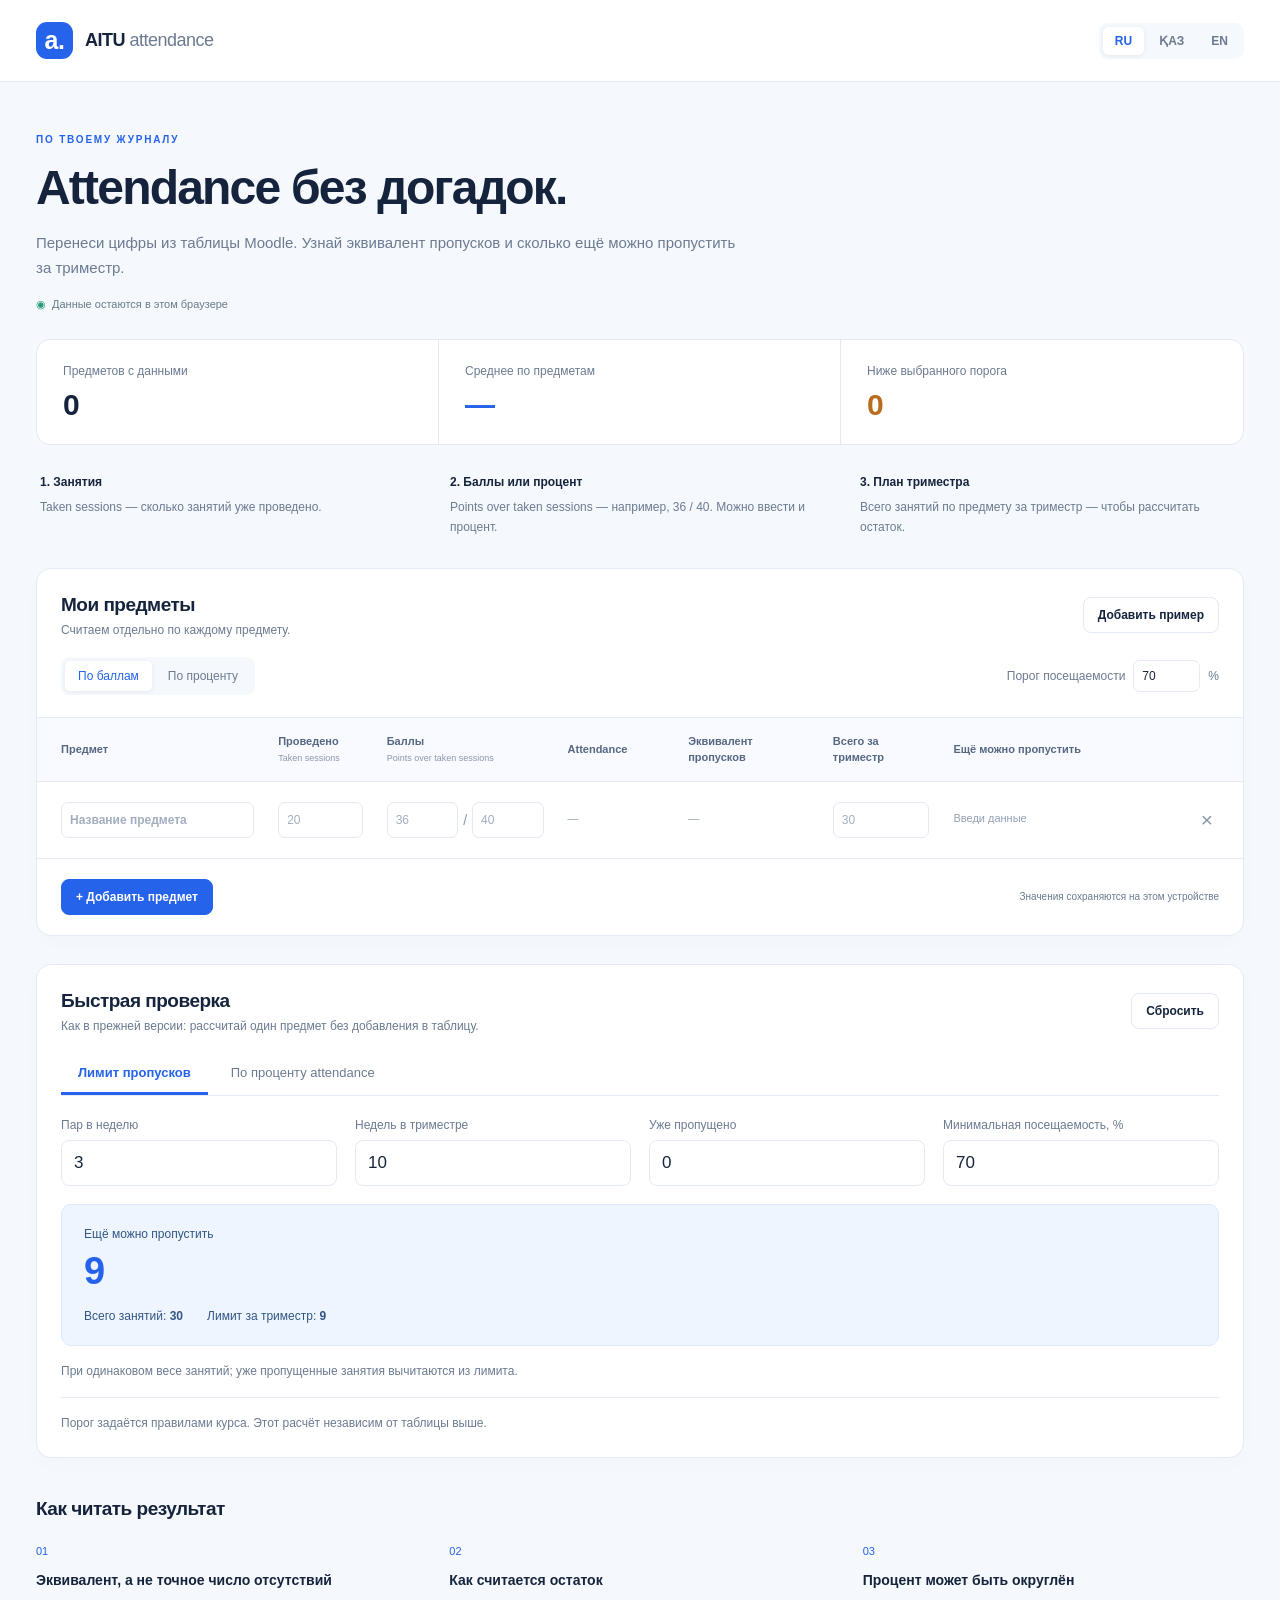
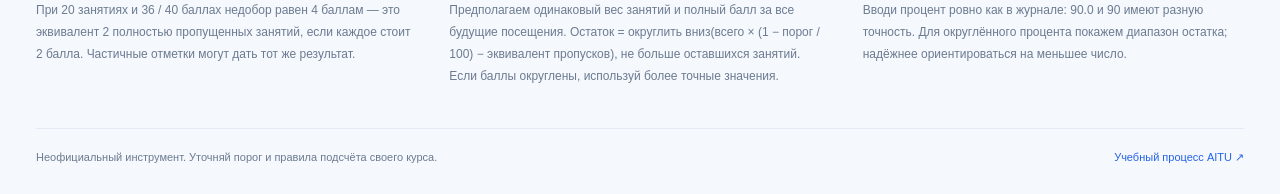
==== commit 8584651f: "Restore quick attendance calculator tabs below course table" ====
--- a/index.html
+++ b/index.html
@@ -1,5 +1,5 @@
 <!doctype html>
-<html lang="ru"><head><meta charset="utf-8"><meta name="viewport" content="width=device-width, initial-scale=1"><meta name="theme-color" content="#f5f8fc"><meta name="description" content="AITU attendance planner: Moodle points, percentages and trimester absence allowance."><title>AITU · Attendance planner</title><link rel="stylesheet" href="style.css?v=planner1"></head>
+<html lang="ru"><head><meta charset="utf-8"><meta name="viewport" content="width=device-width, initial-scale=1"><meta name="theme-color" content="#f5f8fc"><meta name="description" content="AITU attendance planner: Moodle points, percentages and trimester absence allowance."><title>AITU · Attendance planner</title><link rel="stylesheet" href="style.css?v=quick2"></head>
 <body><header class="header"><div class="header-inner"><a href="#main" class="brand" aria-label="AITU Attendance"><span class="brand-icon">a.</span><span>AITU <b>attendance</b></span></a><div class="languages" aria-label="Language / Язык / Тіл"><button data-lang="ru" lang="ru">RU</button><button data-lang="kk" lang="kk">ҚАЗ</button><button data-lang="en" lang="en">EN</button></div></div></header>
 <main id="main" class="container"><section class="hero"><span class="eyebrow" data-i18n="tag"></span><h1 data-i18n="headline"></h1><p data-i18n="intro"></p><span class="privacy"><span aria-hidden="true">◉</span> <span data-i18n="private"></span></span></section>
 <section class="stats" aria-live="polite"><div><span data-i18n="courses"></span><strong id="stat-count">0</strong></div><div><span data-i18n="average"></span><strong id="stat-average">—</strong></div><div><span data-i18n="risk"></span><strong id="stat-risk">0</strong></div></section>
@@ -8,5 +8,12 @@
 <p id="threshold-error" class="error toolbar-error" hidden data-i18n="thresholdError"></p>
 <div class="table-scroll"><table><thead><tr><th data-i18n="course"></th><th><span data-i18n="held"></span><small>Taken sessions</small></th><th><span id="input-heading"></span><small id="input-subheading"></small></th><th data-i18n="rate"></th><th data-i18n="missed"></th><th data-i18n="total"></th><th data-i18n="left"></th><th><span class="sr-only" data-i18n="remove"></span></th></tr></thead><tbody id="courses"></tbody></table></div>
 <div class="panel-bottom"><button class="primary" id="add" data-i18n="add"></button><button class="text-button" id="undo" hidden data-i18n="undo"></button><span id="save-state" data-i18n="saved"></span></div><p id="limit-message" class="error toolbar-error" hidden data-i18n="limit"></p></section>
+<section class="panel quick-panel" aria-labelledby="quick-title">
+<div class="panel-heading"><div><h2 id="quick-title" data-quick-i18n="title"></h2><p data-quick-i18n="intro"></p></div><button type="button" id="quick-reset" class="secondary" data-quick-i18n="reset"></button></div>
+<div class="quick-body"><div class="quick-tabs" role="tablist" aria-labelledby="quick-title"><button type="button" id="quick-limit-tab" role="tab" aria-controls="quick-limit-panel" aria-selected="true" data-quick-i18n="limit"></button><button type="button" id="quick-percent-tab" role="tab" aria-controls="quick-percent-panel" aria-selected="false" tabindex="-1" data-quick-i18n="percent"></button></div>
+<div id="quick-limit-panel" role="tabpanel" aria-labelledby="quick-limit-tab"><div class="quick-fields"><label class="quick-field"><span data-quick-i18n="weekly"></span><input id="quick-weekly" type="number" min="1" max="100" step="1" value="3" required inputmode="numeric"></label><label class="quick-field"><span data-quick-i18n="weeks"></span><input id="quick-weeks" type="number" min="1" max="100" step="1" value="10" required inputmode="numeric"></label><label class="quick-field"><span data-quick-i18n="missed"></span><input id="quick-missed" type="number" min="0" max="10000" step="1" value="0" required inputmode="numeric"></label><label class="quick-field"><span data-quick-i18n="threshold"></span><input id="quick-threshold" type="number" min="0" max="100" step="any" value="70" required inputmode="decimal"></label></div>
+<p id="quick-limit-error" class="error" role="alert" hidden data-quick-i18n="error"></p><div id="quick-limit-result" class="quick-result" aria-live="polite"><span id="quick-limit-caption"></span><strong id="quick-left"></strong><div class="quick-detail"><span><span data-quick-i18n="total"></span>: <b id="quick-total"></b></span><span><span data-quick-i18n="allowed"></span>: <b id="quick-allowed"></b></span></div></div><p class="quick-note" data-quick-i18n="plan"></p></div>
+<div id="quick-percent-panel" role="tabpanel" aria-labelledby="quick-percent-tab" hidden><p class="quick-note" data-quick-i18n="help"></p><div class="quick-fields quick-two"><label class="quick-field"><span data-quick-i18n="held"></span><input id="quick-held" type="number" min="1" max="10000" step="1" value="30" required inputmode="numeric"></label><label class="quick-field"><span data-quick-i18n="rate"></span><input id="quick-rate" type="number" min="0" max="100" step="any" value="80" required inputmode="decimal"></label></div><p id="quick-percent-error" class="error" role="alert" hidden data-quick-i18n="error"></p><div id="quick-percent-result" class="quick-result" aria-live="polite"><span data-quick-i18n="equivalent"></span><strong id="quick-equivalent"></strong></div><p class="quick-note" data-quick-i18n="round"></p></div>
+<p class="quick-note quick-footnote" data-quick-i18n="note"></p></div></section>
 <section class="explanation"><h2 data-i18n="exactHeading"></h2><div class="explanation-grid"><article><span class="explanation-number">01</span><h3 data-i18n="equivNote"></h3><p data-i18n="equivBody"></p></article><article><span class="explanation-number">02</span><h3 data-i18n="forecastNote"></h3><p data-i18n="forecastBody"></p></article><article><span class="explanation-number">03</span><h3 data-i18n="percentNote"></h3><p data-i18n="percentBody"></p></article></div></section>
-<footer><p data-i18n="foot"></p><a href="https://astanait.edu.kz/ru/study-at-aitu" target="_blank" rel="noreferrer" data-i18n="source"></a></footer></main><script src="calculator.js?v=planner1"></script><script src="app.js?v=planner1"></script></body></html>+<footer><p data-i18n="foot"></p><a href="https://astanait.edu.kz/ru/study-at-aitu" target="_blank" rel="noreferrer" data-i18n="source"></a></footer></main><script src="calculator.js?v=quick2"></script><script src="app.js?v=quick2"></script><script src="quick.js?v=quick2"></script></body></html>
--- a/style.css
+++ b/style.css
@@ -1 +1,3 @@
-*{box-sizing:border-box} :root{--blue:#2563eb;--ink:#15243c;--muted:#6c7b91;--line:#e4eaf3;--bg:#f5f8fc}body{margin:0;background:var(--bg);font-family:Inter,"Segoe UI",Arial,sans-serif;color:var(--ink);font-size:14px}button,input{font:inherit}button,a,input{ -webkit-tap-highlight-color:transparent}button{cursor:pointer}button:focus-visible,a:focus-visible,input:focus-visible{outline:3px solid #90b4ff;outline-offset:3px}button:disabled{opacity:.5;cursor:not-allowed}[hidden]{display:none!important}.header{background:#fff;border-bottom:1px solid var(--line)}.header-inner{max-width:1380px;margin:auto;padding:22px 36px;display:flex;align-items:center;justify-content:space-between}.brand{display:flex;align-items:center;gap:12px;text-decoration:none;color:var(--ink);font-size:18px;font-weight:750;letter-spacing:-.5px}.brand b{font-weight:450;color:var(--muted)}.brand-icon{display:grid;place-items:center;width:37px;height:37px;border-radius:11px;background:var(--blue);color:#fff;font-size:25px}.languages{display:flex;background:var(--bg);padding:4px;border-radius:9px;gap:3px}.languages button{border:0;background:transparent;color:var(--muted);padding:7px 12px;border-radius:6px;font-size:12px;font-weight:650}.languages [aria-pressed=true]{background:white;color:var(--blue);box-shadow:0 1px 5px #15243c12}.container{max-width:1380px;margin:auto;padding:0 36px}.hero{padding:48px 0 28px}.eyebrow{font-size:10px;letter-spacing:1.8px;color:var(--blue);font-weight:700}h1{font-size:clamp(30px,4vw,48px);line-height:1.12;letter-spacing:-1.8px;margin:15px 0}h2{font-size:19px;letter-spacing:-.5px;margin:0}h3{font-size:14px;margin:0 0 8px}.hero p{font-size:15px;line-height:1.7;max-width:700px;color:var(--muted);margin:0 0 17px}.privacy{font-size:11px;color:#687c88;display:flex;gap:6px;align-items:center}.privacy>span:first-child{color:#2c997c}.stats{display:grid;grid-template-columns:repeat(3,1fr);background:#fff;border:1px solid var(--line);border-radius:14px}.stats>div{padding:22px 26px;border-right:1px solid var(--line)}.stats>div:last-child{border:0}.stats span{color:var(--muted);font-size:12px;display:block;line-height:1.5}.stats strong{display:block;font-size:30px;font-weight:650;margin-top:8px;letter-spacing:-1px;font-variant-numeric:tabular-nums}#stat-average{color:var(--blue)}#stat-risk{color:#ba6c1e}.guide{display:grid;grid-template-columns:repeat(3,1fr);gap:30px;padding:30px 4px}.guide h3{font-size:12px}.guide p{font-size:12px;line-height:1.7;color:var(--muted);margin:0}.panel{border:1px solid var(--line);border-radius:15px;background:#fff;box-shadow:0 6px 20px #19335b04;overflow:hidden}.panel-heading{display:flex;align-items:center;justify-content:space-between;gap:15px;padding:25px 24px 20px}.panel-heading p{font-size:12px;color:var(--muted);margin:7px 0 0}.secondary,.primary,.text-button{border:1px solid var(--line);border-radius:8px;padding:10px 14px;background:#fff;font-size:12px;font-weight:600;color:var(--ink)}.primary{color:#fff;background:var(--blue);border-color:var(--blue)}.secondary:hover{background:var(--bg)}.text-button{border:0;color:var(--blue);padding:8px}.toolbar{display:flex;align-items:center;justify-content:space-between;gap:15px;padding:0 24px 22px}.modes{display:flex;background:var(--bg);border-radius:8px;padding:4px;gap:3px}.modes button{border:0;border-radius:5px;background:transparent;padding:8px 13px;font-size:12px;color:var(--muted)}.modes [aria-pressed=true]{background:#fff;color:var(--blue);box-shadow:0 1px 5px #15243c12}.threshold{display:flex;gap:8px;align-items:center;color:var(--muted);font-size:12px}.threshold input{width:67px;padding:8px;border-radius:7px;border:1px solid var(--line);color:var(--ink)}.table-scroll{overflow-x:auto}table{width:100%;border-collapse:collapse;min-width:1120px;table-layout:fixed}th{background:#f8faff;text-align:left;padding:15px 12px;color:#566781;font-weight:650;font-size:11px;line-height:1.5;border-top:1px solid var(--line);border-bottom:1px solid var(--line)}th:first-child{width:19%;padding-left:24px}th:nth-child(2){width:9%}th:nth-child(3){width:15%}th:nth-child(4){width:10%}th:nth-child(5){width:12%}th:nth-child(6){width:10%}th:nth-child(7){width:20%}th:last-child{width:5%}th small{display:block;font-size:9px;color:#8b98ab;font-weight:400;margin-top:3px}td{padding:20px 12px;border-bottom:1px solid var(--line);vertical-align:top}td:first-child{padding-left:24px}.cell-input{min-width:0;width:100%;border:1px solid var(--line);border-radius:7px;background:#fff;padding:9px 8px;color:var(--ink);font-variant-numeric:tabular-nums;font-size:12px;height:36px}.cell-input:focus{border-color:var(--blue)}.cell-input::placeholder{color:#a2aebf}.course-input{color:var(--blue);font-weight:550}.points-input{display:flex;align-items:center;gap:5px}.points-input span{color:#8b98ab}.row-rate{font-size:17px;font-variant-numeric:tabular-nums;font-weight:650;display:block;padding-top:7px}.rate-bar{height:3px;background:#edf1f7;border-radius:3px;margin-top:9px;overflow:hidden}.rate-bar span{height:100%;display:block;background:var(--blue)}.below .row-rate{color:#b26a1d}.below .rate-bar span{background:#d79a46}.equivalent{display:block;font-weight:650;font-size:16px;margin-top:8px;line-height:1.4}.cell-note{color:var(--muted);font-size:10px;line-height:1.5;display:block;margin-top:6px}.remaining{display:inline-block;background:#eaf7f1;color:#22765b;padding:7px 10px;border-radius:7px;font-size:15px;font-weight:650}.remaining.zero{background:#fff5e6;color:#a66a26}.warning{font-size:11px;line-height:1.6;color:#bd4747;display:block}.empty{font-size:11px;color:#93a0b2;line-height:1.5;display:block;padding-top:8px}.delete{background:transparent;border:0;color:#8b98ab;font-size:21px;padding:6px}.delete:hover{color:#bd4747}.panel-bottom{display:flex;align-items:center;gap:14px;padding:20px 24px;flex-wrap:wrap}#save-state{margin-left:auto;font-size:10px;color:var(--muted)}.error{color:#bd4747;font-size:12px;line-height:1.6}.toolbar-error{padding:0 24px}.explanation{padding:40px 0}.explanation-grid{display:grid;grid-template-columns:repeat(3,1fr);gap:32px;margin-top:25px}.explanation-number{font-size:11px;color:var(--blue);display:block;margin-bottom:13px}.explanation h3{line-height:1.5}.explanation p{font-size:12px;line-height:1.85;color:var(--muted);margin:0}footer{border-top:1px solid var(--line);display:flex;justify-content:space-between;gap:20px;padding:20px 0 28px;color:var(--muted);font-size:11px;line-height:1.6}footer p{margin:0;max-width:650px}footer a{color:var(--blue);text-decoration:none;white-space:nowrap}.sr-only{position:absolute;width:1px;height:1px;padding:0;margin:-1px;overflow:hidden;clip:rect(0,0,0,0);white-space:nowrap;border:0}@media(max-width:780px){.container{padding:0 18px}.header-inner{padding:17px 18px}.hero{padding-top:32px}h1{letter-spacing:-1px}.guide{gap:15px}.stats>div{padding:16px}.stats span{font-size:10px}.stats strong{font-size:25px}.toolbar{align-items:flex-start;flex-direction:column;padding:0 18px 18px}.panel-heading{padding:20px 18px}.explanation-grid{grid-template-columns:1fr;gap:25px}.explanation{padding:30px 0}.explanation-number{float:left;margin:4px 12px 0 0}footer{flex-direction:column;gap:8px}}@media(max-width:560px){.brand{font-size:15px}.languages button{padding:7px 9px}.guide{grid-template-columns:1fr;gap:13px;padding:22px 3px}.guide h3{margin-bottom:3px}.table-scroll{overflow:visible}table,tbody{display:block;width:100%;min-width:0}thead{display:none}tr{display:grid;grid-template-columns:1fr 1fr;position:relative;border-top:1px solid var(--line);padding:15px 14px;gap:15px 12px}td{display:block;border:0;padding:0!important;min-width:0}td:before{content:attr(data-label);display:block;font-size:10px;color:var(--muted);margin-bottom:7px;line-height:1.4}td:first-child{grid-column:1/-1;padding-right:30px!important}td:nth-child(7){grid-column:1/-1;background:#f8faff;padding:12px!important;border-radius:8px}td:last-child{position:absolute;right:10px;top:31px}td:last-child:before{display:none}.row-rate,.equivalent{padding:0;margin:0}.rate-bar{max-width:130px}.panel-bottom{padding:18px 14px;gap:10px}#save-state{margin-left:0;flex-basis:100%}.hero p{font-size:13px}.stats>div{padding:14px 10px}.panel-heading h2{font-size:17px}.secondary{padding:9px;font-size:10px}}
+*{box-sizing:border-box} :root{--blue:#2563eb;--ink:#15243c;--muted:#6c7b91;--line:#e4eaf3;--bg:#f5f8fc}body{margin:0;background:var(--bg);font-family:Inter,"Segoe UI",Arial,sans-serif;color:var(--ink);font-size:14px}button,input{font:inherit}button,a,input{ -webkit-tap-highlight-color:transparent}button{cursor:pointer}button:focus-visible,a:focus-visible,input:focus-visible{outline:3px solid #90b4ff;outline-offset:3px}button:disabled{opacity:.5;cursor:not-allowed}[hidden]{display:none!important}.header{background:#fff;border-bottom:1px solid var(--line)}.header-inner{max-width:1380px;margin:auto;padding:22px 36px;display:flex;align-items:center;justify-content:space-between}.brand{display:flex;align-items:center;gap:12px;text-decoration:none;color:var(--ink);font-size:18px;font-weight:750;letter-spacing:-.5px}.brand b{font-weight:450;color:var(--muted)}.brand-icon{display:grid;place-items:center;width:37px;height:37px;border-radius:11px;background:var(--blue);color:#fff;font-size:25px}.languages{display:flex;background:var(--bg);padding:4px;border-radius:9px;gap:3px}.languages button{border:0;background:transparent;color:var(--muted);padding:7px 12px;border-radius:6px;font-size:12px;font-weight:650}.languages [aria-pressed=true]{background:white;color:var(--blue);box-shadow:0 1px 5px #15243c12}.container{max-width:1380px;margin:auto;padding:0 36px}.hero{padding:48px 0 28px}.eyebrow{font-size:10px;letter-spacing:1.8px;color:var(--blue);font-weight:700}h1{font-size:clamp(30px,4vw,48px);line-height:1.12;letter-spacing:-1.8px;margin:15px 0}h2{font-size:19px;letter-spacing:-.5px;margin:0}h3{font-size:14px;margin:0 0 8px}.hero p{font-size:15px;line-height:1.7;max-width:700px;color:var(--muted);margin:0 0 17px}.privacy{font-size:11px;color:#687c88;display:flex;gap:6px;align-items:center}.privacy>span:first-child{color:#2c997c}.stats{display:grid;grid-template-columns:repeat(3,1fr);background:#fff;border:1px solid var(--line);border-radius:14px}.stats>div{padding:22px 26px;border-right:1px solid var(--line)}.stats>div:last-child{border:0}.stats span{color:var(--muted);font-size:12px;display:block;line-height:1.5}.stats strong{display:block;font-size:30px;font-weight:650;margin-top:8px;letter-spacing:-1px;font-variant-numeric:tabular-nums}#stat-average{color:var(--blue)}#stat-risk{color:#ba6c1e}.guide{display:grid;grid-template-columns:repeat(3,1fr);gap:30px;padding:30px 4px}.guide h3{font-size:12px}.guide p{font-size:12px;line-height:1.7;color:var(--muted);margin:0}.panel{border:1px solid var(--line);border-radius:15px;background:#fff;box-shadow:0 6px 20px #19335b04;overflow:hidden}.panel-heading{display:flex;align-items:center;justify-content:space-between;gap:15px;padding:25px 24px 20px}.panel-heading p{font-size:12px;color:var(--muted);margin:7px 0 0}.secondary,.primary,.text-button{border:1px solid var(--line);border-radius:8px;padding:10px 14px;background:#fff;font-size:12px;font-weight:600;color:var(--ink)}.primary{color:#fff;background:var(--blue);border-color:var(--blue)}.secondary:hover{background:var(--bg)}.text-button{border:0;color:var(--blue);padding:8px}.toolbar{display:flex;align-items:center;justify-content:space-between;gap:15px;padding:0 24px 22px}.modes{display:flex;background:var(--bg);border-radius:8px;padding:4px;gap:3px}.modes button{border:0;border-radius:5px;background:transparent;padding:8px 13px;font-size:12px;color:var(--muted)}.modes [aria-pressed=true]{background:#fff;color:var(--blue);box-shadow:0 1px 5px #15243c12}.threshold{display:flex;gap:8px;align-items:center;color:var(--muted);font-size:12px}.threshold input{width:67px;padding:8px;border-radius:7px;border:1px solid var(--line);color:var(--ink)}.table-scroll{overflow-x:auto}table{width:100%;border-collapse:collapse;min-width:1120px;table-layout:fixed}th{background:#f8faff;text-align:left;padding:15px 12px;color:#566781;font-weight:650;font-size:11px;line-height:1.5;border-top:1px solid var(--line);border-bottom:1px solid var(--line)}th:first-child{width:19%;padding-left:24px}th:nth-child(2){width:9%}th:nth-child(3){width:15%}th:nth-child(4){width:10%}th:nth-child(5){width:12%}th:nth-child(6){width:10%}th:nth-child(7){width:20%}th:last-child{width:5%}th small{display:block;font-size:9px;color:#8b98ab;font-weight:400;margin-top:3px}td{padding:20px 12px;border-bottom:1px solid var(--line);vertical-align:top}td:first-child{padding-left:24px}.cell-input{min-width:0;width:100%;border:1px solid var(--line);border-radius:7px;background:#fff;padding:9px 8px;color:var(--ink);font-variant-numeric:tabular-nums;font-size:12px;height:36px}.cell-input:focus{border-color:var(--blue)}.cell-input::placeholder{color:#a2aebf}.course-input{color:var(--blue);font-weight:550}.points-input{display:flex;align-items:center;gap:5px}.points-input span{color:#8b98ab}.row-rate{font-size:17px;font-variant-numeric:tabular-nums;font-weight:650;display:block;padding-top:7px}.rate-bar{height:3px;background:#edf1f7;border-radius:3px;margin-top:9px;overflow:hidden}.rate-bar span{height:100%;display:block;background:var(--blue)}.below .row-rate{color:#b26a1d}.below .rate-bar span{background:#d79a46}.equivalent{display:block;font-weight:650;font-size:16px;margin-top:8px;line-height:1.4}.cell-note{color:var(--muted);font-size:10px;line-height:1.5;display:block;margin-top:6px}.remaining{display:inline-block;background:#eaf7f1;color:#22765b;padding:7px 10px;border-radius:7px;font-size:15px;font-weight:650}.remaining.zero{background:#fff5e6;color:#a66a26}.warning{font-size:11px;line-height:1.6;color:#bd4747;display:block}.empty{font-size:11px;color:#93a0b2;line-height:1.5;display:block;padding-top:8px}.delete{background:transparent;border:0;color:#8b98ab;font-size:21px;padding:6px}.delete:hover{color:#bd4747}.panel-bottom{display:flex;align-items:center;gap:14px;padding:20px 24px;flex-wrap:wrap}#save-state{margin-left:auto;font-size:10px;color:var(--muted)}.error{color:#bd4747;font-size:12px;line-height:1.6}.toolbar-error{padding:0 24px}.explanation{padding:40px 0}.explanation-grid{display:grid;grid-template-columns:repeat(3,1fr);gap:32px;margin-top:25px}.explanation-number{font-size:11px;color:var(--blue);display:block;margin-bottom:13px}.explanation h3{line-height:1.5}.explanation p{font-size:12px;line-height:1.85;color:var(--muted);margin:0}footer{border-top:1px solid var(--line);display:flex;justify-content:space-between;gap:20px;padding:20px 0 28px;color:var(--muted);font-size:11px;line-height:1.6}footer p{margin:0;max-width:650px}footer a{color:var(--blue);text-decoration:none;white-space:nowrap}.sr-only{position:absolute;width:1px;height:1px;padding:0;margin:-1px;overflow:hidden;clip:rect(0,0,0,0);white-space:nowrap;border:0}@media(max-width:780px){.container{padding:0 18px}.header-inner{padding:17px 18px}.hero{padding-top:32px}h1{letter-spacing:-1px}.guide{gap:15px}.stats>div{padding:16px}.stats span{font-size:10px}.stats strong{font-size:25px}.toolbar{align-items:flex-start;flex-direction:column;padding:0 18px 18px}.panel-heading{padding:20px 18px}.explanation-grid{grid-template-columns:1fr;gap:25px}.explanation{padding:30px 0}.explanation-number{float:left;margin:4px 12px 0 0}footer{flex-direction:column;gap:8px}}@media(max-width:560px){.brand{font-size:15px}.languages button{padding:7px 9px}.guide{grid-template-columns:1fr;gap:13px;padding:22px 3px}.guide h3{margin-bottom:3px}.table-scroll{overflow:visible}table,tbody{display:block;width:100%;min-width:0}thead{display:none}tr{display:grid;grid-template-columns:1fr 1fr;position:relative;border-top:1px solid var(--line);padding:15px 14px;gap:15px 12px}td{display:block;border:0;padding:0!important;min-width:0}td:before{content:attr(data-label);display:block;font-size:10px;color:var(--muted);margin-bottom:7px;line-height:1.4}td:first-child{grid-column:1/-1;padding-right:30px!important}td:nth-child(7){grid-column:1/-1;background:#f8faff;padding:12px!important;border-radius:8px}td:last-child{position:absolute;right:10px;top:31px}td:last-child:before{display:none}.row-rate,.equivalent{padding:0;margin:0}.rate-bar{max-width:130px}.panel-bottom{padding:18px 14px;gap:10px}#save-state{margin-left:0;flex-basis:100%}.hero p{font-size:13px}.stats>div{padding:14px 10px}.panel-heading h2{font-size:17px}.secondary{padding:9px;font-size:10px}}
+
+.quick-panel{margin-top:28px}.quick-body{padding:0 24px 24px}.quick-tabs{display:flex;gap:6px;border-bottom:1px solid var(--line);margin-bottom:22px}.quick-tabs button{padding:12px 17px;border:0;background:transparent;color:var(--muted);font-size:13px;border-bottom:3px solid transparent}.quick-tabs [aria-selected=true]{color:var(--blue);border-bottom-color:var(--blue);font-weight:650}.quick-fields{display:grid;grid-template-columns:repeat(4,1fr);gap:18px;margin:18px 0}.quick-field{display:flex;flex-direction:column;gap:8px;min-width:0;font-size:12px;color:var(--muted)}.quick-field input{width:100%;min-width:0;padding:12px;border:1px solid var(--line);border-radius:8px;background:#fff;font-size:17px;color:var(--ink)}.quick-result{background:#eef5ff;border:1px solid #dce9ff;border-radius:10px;padding:22px;color:#325784;font-size:12px}.quick-result strong{display:block;font-size:38px;line-height:1.2;margin:8px 0 15px;color:var(--blue);font-variant-numeric:tabular-nums}.quick-result.over{background:#fff1ed;border-color:#f6d9ce}.quick-result.over strong{color:#b83d2e}.quick-detail{display:flex;gap:24px;flex-wrap:wrap}.quick-note{font-size:12px;line-height:1.7;color:var(--muted);margin:15px 0 0}.quick-footnote{border-top:1px solid var(--line);padding-top:15px}.quick-two{grid-template-columns:repeat(2,1fr)}@media(max-width:650px){.quick-body{padding:0 16px 20px}.quick-fields{grid-template-columns:repeat(2,1fr);gap:15px}.quick-tabs button{flex:1;padding:12px 6px;font-size:12px}.quick-result{padding:18px}.quick-panel .panel-heading{align-items:flex-start}.quick-panel .panel-heading p{line-height:1.6}}
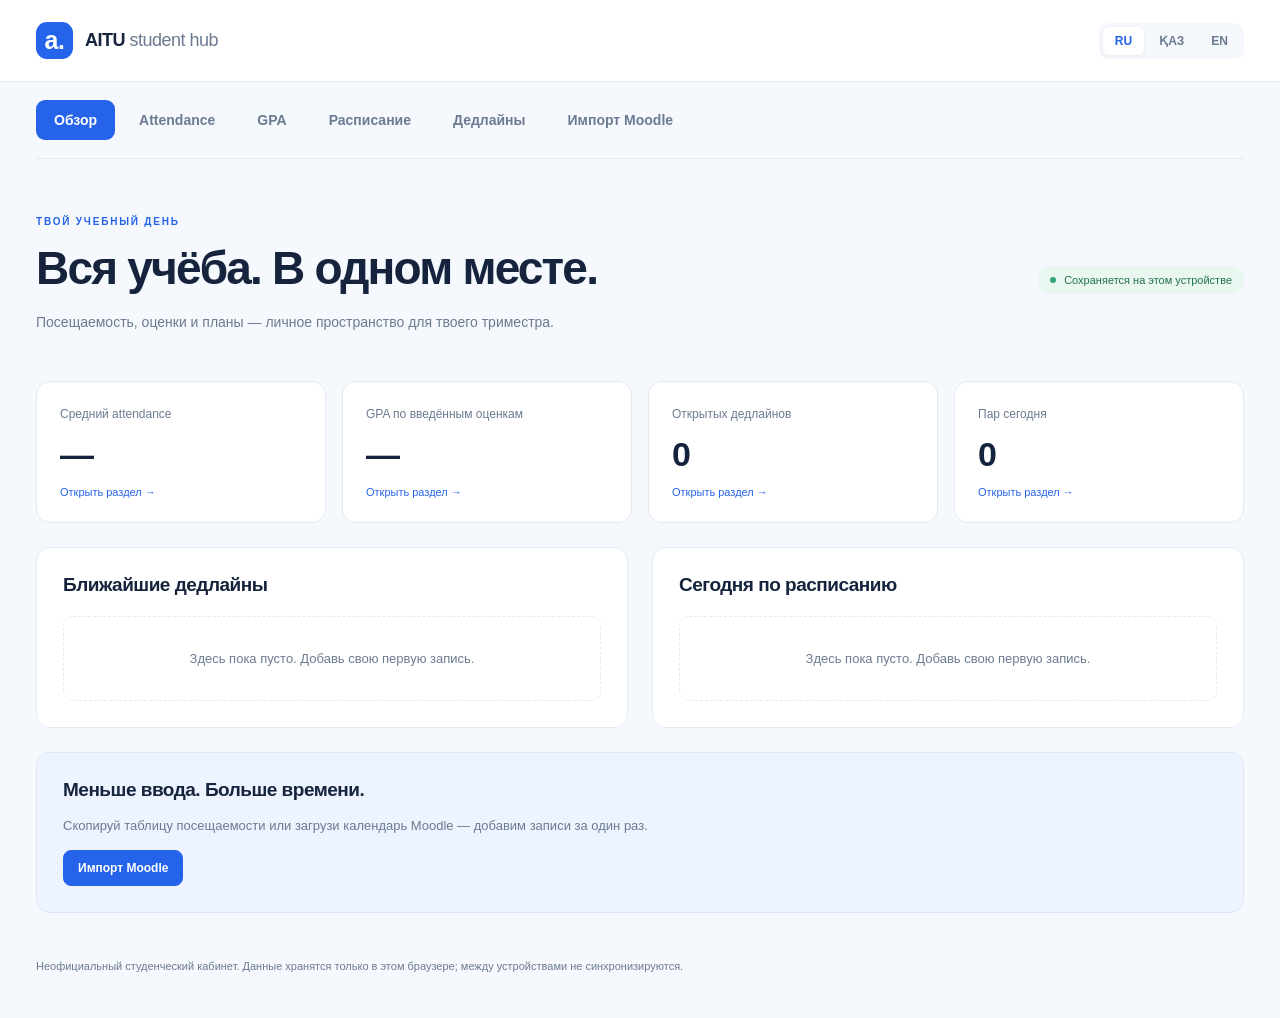
==== commit a64db8c8: "Add student workspace with GPA, timetable, deadlines and local Moodle imports" ====
--- a/index.html
+++ b/index.html
@@ -1,19 +1,19 @@
-<!doctype html>
-<html lang="ru"><head><meta charset="utf-8"><meta name="viewport" content="width=device-width, initial-scale=1"><meta name="theme-color" content="#f5f8fc"><meta name="description" content="AITU attendance planner: Moodle points, percentages and trimester absence allowance."><title>AITU · Attendance planner</title><link rel="stylesheet" href="style.css?v=quick2"></head>
-<body><header class="header"><div class="header-inner"><a href="#main" class="brand" aria-label="AITU Attendance"><span class="brand-icon">a.</span><span>AITU <b>attendance</b></span></a><div class="languages" aria-label="Language / Язык / Тіл"><button data-lang="ru" lang="ru">RU</button><button data-lang="kk" lang="kk">ҚАЗ</button><button data-lang="en" lang="en">EN</button></div></div></header>
-<main id="main" class="container"><section class="hero"><span class="eyebrow" data-i18n="tag"></span><h1 data-i18n="headline"></h1><p data-i18n="intro"></p><span class="privacy"><span aria-hidden="true">◉</span> <span data-i18n="private"></span></span></section>
-<section class="stats" aria-live="polite"><div><span data-i18n="courses"></span><strong id="stat-count">0</strong></div><div><span data-i18n="average"></span><strong id="stat-average">—</strong></div><div><span data-i18n="risk"></span><strong id="stat-risk">0</strong></div></section>
-<section class="guide"><div><h3 data-i18n="step1"></h3><p data-i18n="step1body"></p></div><div><h3 data-i18n="step2"></h3><p data-i18n="step2body"></p></div><div><h3 data-i18n="step3"></h3><p data-i18n="step3body"></p></div></section>
-<section class="panel" aria-labelledby="table-title"><div class="panel-heading"><div><h2 id="table-title" data-i18n="tableTitle"></h2><p data-i18n="tableSub"></p></div><button class="secondary" id="example" data-i18n="example"></button></div><div class="toolbar"><div class="modes"><button data-mode="points" data-i18n="pointsMode"></button><button data-mode="percent" data-i18n="percentMode"></button></div><label class="threshold"><span data-i18n="threshold"></span><input id="threshold" type="number" min="0" max="100" step="any" value="70" required><span>%</span></label></div>
-<p id="threshold-error" class="error toolbar-error" hidden data-i18n="thresholdError"></p>
-<div class="table-scroll"><table><thead><tr><th data-i18n="course"></th><th><span data-i18n="held"></span><small>Taken sessions</small></th><th><span id="input-heading"></span><small id="input-subheading"></small></th><th data-i18n="rate"></th><th data-i18n="missed"></th><th data-i18n="total"></th><th data-i18n="left"></th><th><span class="sr-only" data-i18n="remove"></span></th></tr></thead><tbody id="courses"></tbody></table></div>
-<div class="panel-bottom"><button class="primary" id="add" data-i18n="add"></button><button class="text-button" id="undo" hidden data-i18n="undo"></button><span id="save-state" data-i18n="saved"></span></div><p id="limit-message" class="error toolbar-error" hidden data-i18n="limit"></p></section>
-<section class="panel quick-panel" aria-labelledby="quick-title">
-<div class="panel-heading"><div><h2 id="quick-title" data-quick-i18n="title"></h2><p data-quick-i18n="intro"></p></div><button type="button" id="quick-reset" class="secondary" data-quick-i18n="reset"></button></div>
-<div class="quick-body"><div class="quick-tabs" role="tablist" aria-labelledby="quick-title"><button type="button" id="quick-limit-tab" role="tab" aria-controls="quick-limit-panel" aria-selected="true" data-quick-i18n="limit"></button><button type="button" id="quick-percent-tab" role="tab" aria-controls="quick-percent-panel" aria-selected="false" tabindex="-1" data-quick-i18n="percent"></button></div>
-<div id="quick-limit-panel" role="tabpanel" aria-labelledby="quick-limit-tab"><div class="quick-fields"><label class="quick-field"><span data-quick-i18n="weekly"></span><input id="quick-weekly" type="number" min="1" max="100" step="1" value="3" required inputmode="numeric"></label><label class="quick-field"><span data-quick-i18n="weeks"></span><input id="quick-weeks" type="number" min="1" max="100" step="1" value="10" required inputmode="numeric"></label><label class="quick-field"><span data-quick-i18n="missed"></span><input id="quick-missed" type="number" min="0" max="10000" step="1" value="0" required inputmode="numeric"></label><label class="quick-field"><span data-quick-i18n="threshold"></span><input id="quick-threshold" type="number" min="0" max="100" step="any" value="70" required inputmode="decimal"></label></div>
-<p id="quick-limit-error" class="error" role="alert" hidden data-quick-i18n="error"></p><div id="quick-limit-result" class="quick-result" aria-live="polite"><span id="quick-limit-caption"></span><strong id="quick-left"></strong><div class="quick-detail"><span><span data-quick-i18n="total"></span>: <b id="quick-total"></b></span><span><span data-quick-i18n="allowed"></span>: <b id="quick-allowed"></b></span></div></div><p class="quick-note" data-quick-i18n="plan"></p></div>
-<div id="quick-percent-panel" role="tabpanel" aria-labelledby="quick-percent-tab" hidden><p class="quick-note" data-quick-i18n="help"></p><div class="quick-fields quick-two"><label class="quick-field"><span data-quick-i18n="held"></span><input id="quick-held" type="number" min="1" max="10000" step="1" value="30" required inputmode="numeric"></label><label class="quick-field"><span data-quick-i18n="rate"></span><input id="quick-rate" type="number" min="0" max="100" step="any" value="80" required inputmode="decimal"></label></div><p id="quick-percent-error" class="error" role="alert" hidden data-quick-i18n="error"></p><div id="quick-percent-result" class="quick-result" aria-live="polite"><span data-quick-i18n="equivalent"></span><strong id="quick-equivalent"></strong></div><p class="quick-note" data-quick-i18n="round"></p></div>
-<p class="quick-note quick-footnote" data-quick-i18n="note"></p></div></section>
-<section class="explanation"><h2 data-i18n="exactHeading"></h2><div class="explanation-grid"><article><span class="explanation-number">01</span><h3 data-i18n="equivNote"></h3><p data-i18n="equivBody"></p></article><article><span class="explanation-number">02</span><h3 data-i18n="forecastNote"></h3><p data-i18n="forecastBody"></p></article><article><span class="explanation-number">03</span><h3 data-i18n="percentNote"></h3><p data-i18n="percentBody"></p></article></div></section>
-<footer><p data-i18n="foot"></p><a href="https://astanait.edu.kz/ru/study-at-aitu" target="_blank" rel="noreferrer" data-i18n="source"></a></footer></main><script src="calculator.js?v=quick2"></script><script src="app.js?v=quick2"></script><script src="quick.js?v=quick2"></script></body></html>
+<!doctype html>
+<html lang="ru"><head><meta charset="utf-8"><meta name="viewport" content="width=device-width, initial-scale=1"><meta name="theme-color" content="#f5f8fc"><meta name="description" content="Personal student workspace: attendance, GPA, timetable, deadlines and Moodle imports."><title>AITU · Student Hub</title><link rel="stylesheet" href="style.css?v=hub1"><link rel="stylesheet" href="hub.css?v=hub1"></head>
+<body><header class="header"><div class="header-inner"><a href="#main" class="brand" aria-label="AITU Student Hub"><span class="brand-icon">a.</span><span>AITU <b>student hub</b></span></a><div class="languages" aria-label="Language / Язык / Тіл"><button data-lang="ru" lang="ru">RU</button><button data-lang="kk" lang="kk">ҚАЗ</button><button data-lang="en" lang="en">EN</button></div></div></header>
+<main id="main" class="container"><nav id="hub-nav" class="hub-nav" aria-label="Student workspace"></nav><div id="hub-shell"><section id="attendance-view" class="hub-view" hidden><section class="hero"><span class="eyebrow" data-i18n="tag"></span><h1 data-i18n="headline"></h1><p data-i18n="intro"></p><span class="privacy"><span aria-hidden="true">◉</span> <span data-i18n="private"></span></span></section>
+<section class="stats" aria-live="polite"><div><span data-i18n="courses"></span><strong id="stat-count">0</strong></div><div><span data-i18n="average"></span><strong id="stat-average">—</strong></div><div><span data-i18n="risk"></span><strong id="stat-risk">0</strong></div></section>
+<section class="guide"><div><h3 data-i18n="step1"></h3><p data-i18n="step1body"></p></div><div><h3 data-i18n="step2"></h3><p data-i18n="step2body"></p></div><div><h3 data-i18n="step3"></h3><p data-i18n="step3body"></p></div></section>
+<section class="panel" aria-labelledby="table-title"><div class="panel-heading"><div><h2 id="table-title" data-i18n="tableTitle"></h2><p data-i18n="tableSub"></p></div><button class="secondary" id="example" data-i18n="example"></button></div><div class="toolbar"><div class="modes"><button data-mode="points" data-i18n="pointsMode"></button><button data-mode="percent" data-i18n="percentMode"></button></div><label class="threshold"><span data-i18n="threshold"></span><input id="threshold" type="number" min="0" max="100" step="any" value="70" required><span>%</span></label></div>
+<p id="threshold-error" class="error toolbar-error" hidden data-i18n="thresholdError"></p>
+<div class="table-scroll"><table><thead><tr><th data-i18n="course"></th><th><span data-i18n="held"></span><small>Taken sessions</small></th><th><span id="input-heading"></span><small id="input-subheading"></small></th><th data-i18n="rate"></th><th data-i18n="missed"></th><th data-i18n="total"></th><th data-i18n="left"></th><th><span class="sr-only" data-i18n="remove"></span></th></tr></thead><tbody id="courses"></tbody></table></div>
+<div class="panel-bottom"><button class="primary" id="add" data-i18n="add"></button><button class="text-button" id="undo" hidden data-i18n="undo"></button><span id="save-state" data-i18n="saved"></span></div><p id="limit-message" class="error toolbar-error" hidden data-i18n="limit"></p></section>
+<section class="panel quick-panel" aria-labelledby="quick-title">
+<div class="panel-heading"><div><h2 id="quick-title" data-quick-i18n="title"></h2><p data-quick-i18n="intro"></p></div><button type="button" id="quick-reset" class="secondary" data-quick-i18n="reset"></button></div>
+<div class="quick-body"><div class="quick-tabs" role="tablist" aria-labelledby="quick-title"><button type="button" id="quick-limit-tab" role="tab" aria-controls="quick-limit-panel" aria-selected="true" data-quick-i18n="limit"></button><button type="button" id="quick-percent-tab" role="tab" aria-controls="quick-percent-panel" aria-selected="false" tabindex="-1" data-quick-i18n="percent"></button></div>
+<div id="quick-limit-panel" role="tabpanel" aria-labelledby="quick-limit-tab"><div class="quick-fields"><label class="quick-field"><span data-quick-i18n="weekly"></span><input id="quick-weekly" type="number" min="1" max="100" step="1" value="3" required inputmode="numeric"></label><label class="quick-field"><span data-quick-i18n="weeks"></span><input id="quick-weeks" type="number" min="1" max="100" step="1" value="10" required inputmode="numeric"></label><label class="quick-field"><span data-quick-i18n="missed"></span><input id="quick-missed" type="number" min="0" max="10000" step="1" value="0" required inputmode="numeric"></label><label class="quick-field"><span data-quick-i18n="threshold"></span><input id="quick-threshold" type="number" min="0" max="100" step="any" value="70" required inputmode="decimal"></label></div>
+<p id="quick-limit-error" class="error" role="alert" hidden data-quick-i18n="error"></p><div id="quick-limit-result" class="quick-result" aria-live="polite"><span id="quick-limit-caption"></span><strong id="quick-left"></strong><div class="quick-detail"><span><span data-quick-i18n="total"></span>: <b id="quick-total"></b></span><span><span data-quick-i18n="allowed"></span>: <b id="quick-allowed"></b></span></div></div><p class="quick-note" data-quick-i18n="plan"></p></div>
+<div id="quick-percent-panel" role="tabpanel" aria-labelledby="quick-percent-tab" hidden><p class="quick-note" data-quick-i18n="help"></p><div class="quick-fields quick-two"><label class="quick-field"><span data-quick-i18n="held"></span><input id="quick-held" type="number" min="1" max="10000" step="1" value="30" required inputmode="numeric"></label><label class="quick-field"><span data-quick-i18n="rate"></span><input id="quick-rate" type="number" min="0" max="100" step="any" value="80" required inputmode="decimal"></label></div><p id="quick-percent-error" class="error" role="alert" hidden data-quick-i18n="error"></p><div id="quick-percent-result" class="quick-result" aria-live="polite"><span data-quick-i18n="equivalent"></span><strong id="quick-equivalent"></strong></div><p class="quick-note" data-quick-i18n="round"></p></div>
+<p class="quick-note quick-footnote" data-quick-i18n="note"></p></div></section>
+<section class="explanation"><h2 data-i18n="exactHeading"></h2><div class="explanation-grid"><article><span class="explanation-number">01</span><h3 data-i18n="equivNote"></h3><p data-i18n="equivBody"></p></article><article><span class="explanation-number">02</span><h3 data-i18n="forecastNote"></h3><p data-i18n="forecastBody"></p></article><article><span class="explanation-number">03</span><h3 data-i18n="percentNote"></h3><p data-i18n="percentBody"></p></article></div></section>
+<footer><p data-i18n="foot"></p><a href="https://astanait.edu.kz/ru/study-at-aitu" target="_blank" rel="noreferrer" data-i18n="source"></a></footer></section></div><p id="hub-foot" class="hub-foot"></p></main><script src="calculator.js?v=hub1"></script><script src="app.js?v=hub1"></script><script src="quick.js?v=hub1"></script><script src="hub.js?v=hub1"></script></body></html>
--- a/hub.css
+++ b/hub.css
@@ -0,0 +1 @@
+.hub-nav{display:flex;gap:6px;padding:18px 0;overflow:auto;border-bottom:1px solid var(--line);margin-bottom:28px}.hub-nav button{border:0;border-radius:9px;background:transparent;padding:12px 18px;color:var(--muted);white-space:nowrap;font-weight:600}.hub-nav button[aria-current=page]{background:var(--blue);color:#fff}.hub-hero{display:flex;justify-content:space-between;gap:24px;align-items:center;padding:25px 0 32px}.hub-hero h1{font-size:clamp(30px,4vw,46px);max-width:700px}.hub-hero p{color:var(--muted);line-height:1.8;max-width:650px}.hub-pill{font-size:11px;display:inline-flex;align-items:center;gap:8px;background:#eaf6f0;color:#21734f;padding:8px 12px;border-radius:30px}.hub-pill:before{content:'';width:6px;height:6px;border-radius:50%;background:#35a879}.hub-cards{display:grid;grid-template-columns:repeat(4,1fr);gap:16px;margin-bottom:24px}.hub-card{border:1px solid var(--line);border-radius:14px;background:#fff;padding:23px;text-align:left;color:var(--ink)}.hub-card span{font-size:12px;color:var(--muted)}.hub-card strong{display:block;font-size:34px;letter-spacing:-1px;margin:14px 0 9px}.hub-card small{font-size:11px;color:var(--blue)}.hub-grid{display:grid;grid-template-columns:1fr 1fr;gap:24px}.hub-box{background:#fff;border:1px solid var(--line);border-radius:14px;padding:26px;margin-bottom:24px}.hub-box h2{margin-bottom:10px}.hub-box p,.hub-note{font-size:13px;line-height:1.8;color:var(--muted)}.hub-box a{color:var(--blue)}.hub-empty{padding:30px 12px;text-align:center;border:1px dashed var(--line);border-radius:10px;color:var(--muted);font-size:13px;line-height:1.8}.hub-form{display:grid;grid-template-columns:repeat(2,minmax(0,1fr));gap:15px;margin:22px 0}.hub-form label{display:flex;flex-direction:column;gap:8px;font-size:12px;color:var(--muted)}.hub-form input,.hub-form select,.hub-box textarea{font:inherit;width:100%;padding:12px;border:1px solid #d8e1ed;border-radius:8px;color:var(--ink);background:white;min-width:0}.hub-form .hub-wide{grid-column:1/-1}.hub-actions{display:flex;gap:9px;flex-wrap:wrap;align-items:center}.hub-list{display:grid;gap:10px;margin-top:20px}.hub-item{display:flex;align-items:center;gap:12px;padding:16px;border:1px solid var(--line);border-radius:10px;background:#fff;min-width:0}.hub-item .hub-item-main{flex:1;min-width:0}.hub-item b{display:block;font-size:14px;overflow-wrap:anywhere}.hub-item small{display:block;font-size:12px;color:var(--muted);margin-top:6px;line-height:1.6}.hub-item button{background:#f3f6fa;border:0;padding:7px 10px;border-radius:6px;color:var(--muted)}.hub-item input[type=checkbox]{width:18px;height:18px;accent-color:var(--blue);flex-shrink:0}.hub-item.done b{text-decoration:line-through;color:var(--muted)}.hub-item.overdue{border-left:3px solid #e68563}.hub-result{padding:24px;background:#eef5ff;border-radius:12px;margin-bottom:22px}.hub-result strong{display:block;font-size:48px;color:var(--blue);margin-top:10px}.hub-result span{color:#486586;font-size:12px}.hub-import-step{display:inline-grid;place-items:center;width:30px;height:30px;background:#eef5ff;color:var(--blue);border-radius:8px;margin-bottom:15px;font-weight:700}.hub-box textarea{min-height:150px;resize:vertical;margin:10px 0 16px}.hub-status{margin:12px 0;color:#35618b;line-height:1.7;font-size:13px}.hub-preview{max-height:300px;overflow:auto;margin:12px 0}.hub-foot{padding:20px 0 30px;color:var(--muted);font-size:11px;line-height:1.8}.hub-view>h2{font-size:26px;margin-bottom:10px}.hub-moodle{background:#edf3ff;border-color:#dce6fa}.hub-badge{display:inline-block;font-size:11px;background:#fff3dd;color:#8d6221;padding:6px 10px;border-radius:20px}.hub-view{animation:hub-in .16s ease-out}@keyframes hub-in{from{opacity:.4;transform:translateY(4px)}to{opacity:1;transform:translateY(0)}}@media(prefers-reduced-motion:reduce){.hub-view{animation:none}}@media(max-width:850px){.hub-cards{grid-template-columns:repeat(2,1fr)}.hub-grid{grid-template-columns:1fr}.hub-hero{display:block}.hub-box{padding:20px}.hub-nav button{padding:10px 14px}.hub-card strong{font-size:28px}}@media(max-width:480px){.hub-form{grid-template-columns:1fr}.hub-card{padding:17px}.hub-cards{gap:10px}.hub-item{flex-wrap:wrap}.hub-item-main{min-width:60%!important}.hub-nav{margin-bottom:15px}}
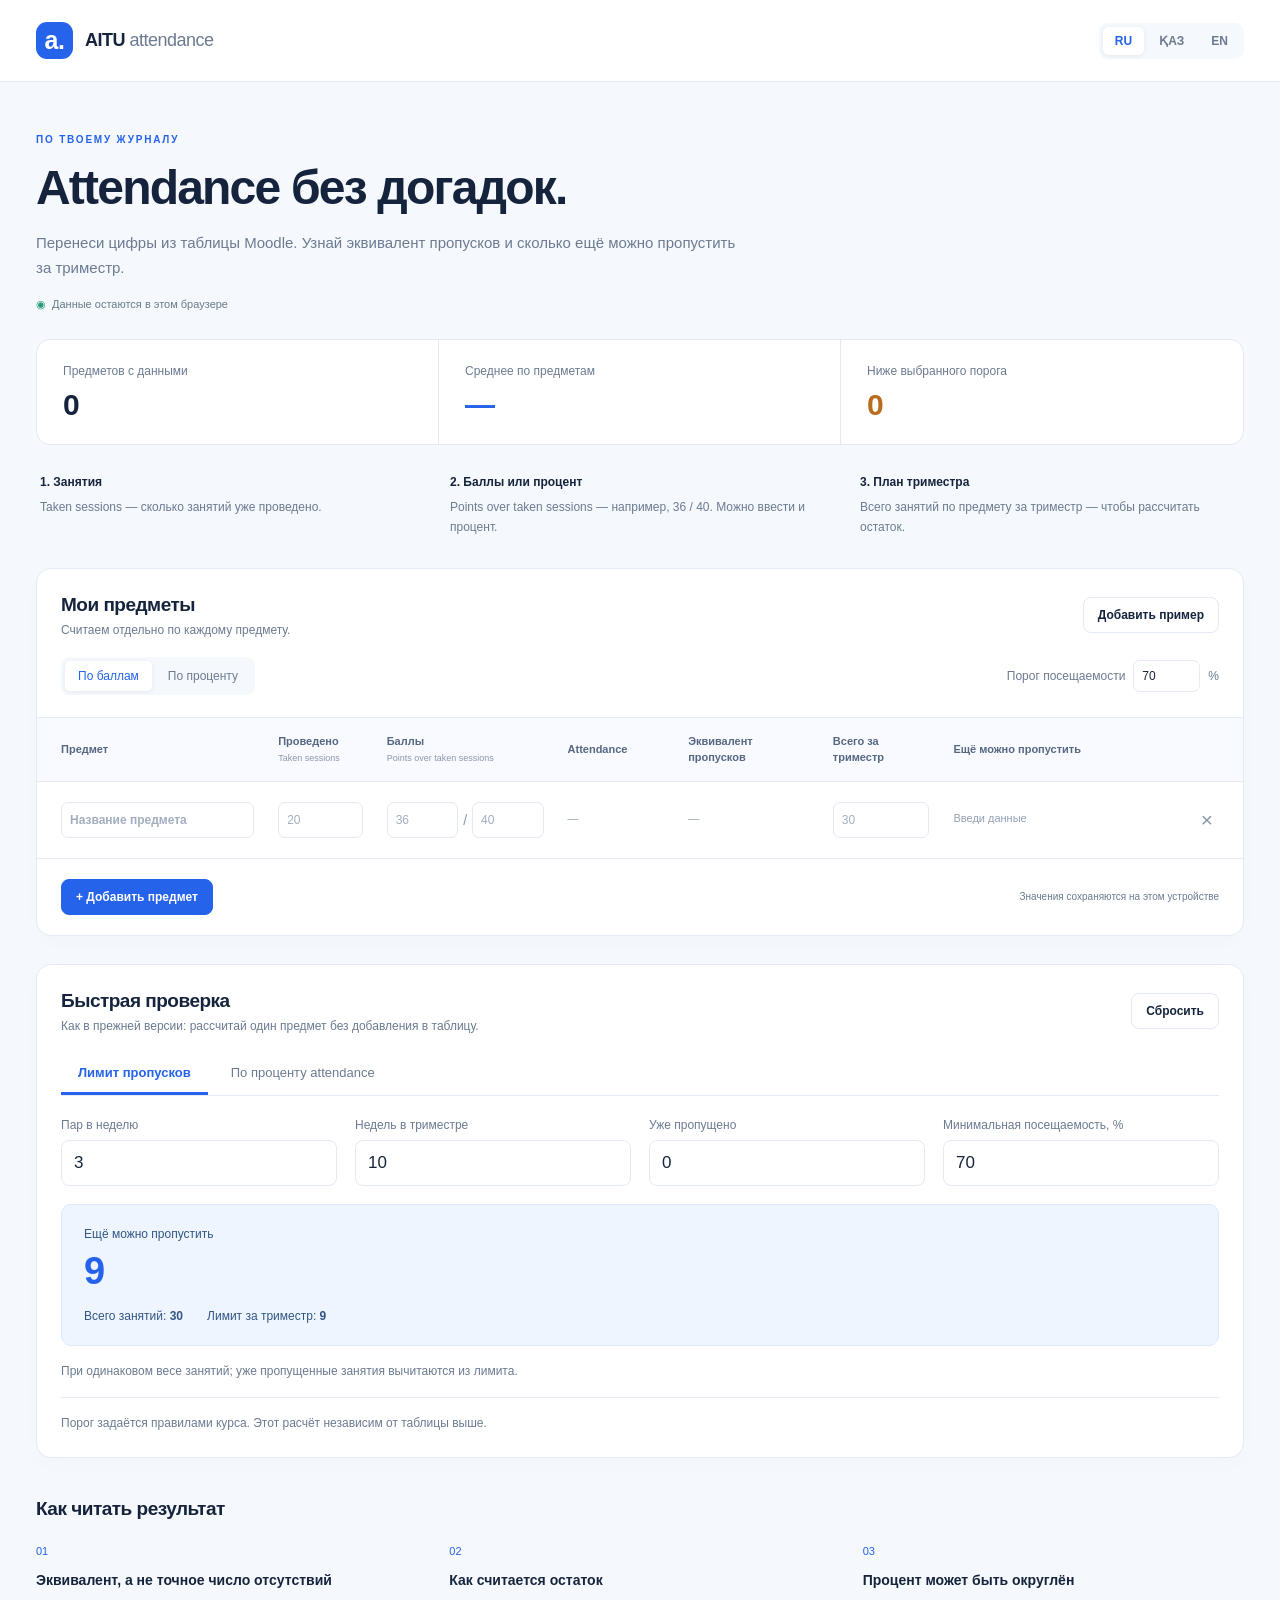
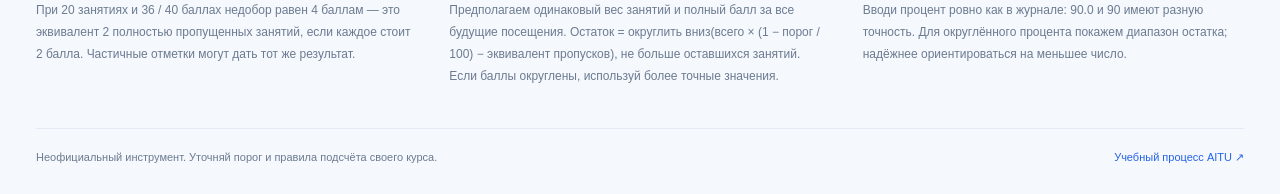
==== commit a7ba9563: "Restore attendance site; keep student hub local only" ====
--- a/index.html
+++ b/index.html
@@ -1,19 +1,19 @@
-<!doctype html>
-<html lang="ru"><head><meta charset="utf-8"><meta name="viewport" content="width=device-width, initial-scale=1"><meta name="theme-color" content="#f5f8fc"><meta name="description" content="Personal student workspace: attendance, GPA, timetable, deadlines and Moodle imports."><title>AITU · Student Hub</title><link rel="stylesheet" href="style.css?v=hub1"><link rel="stylesheet" href="hub.css?v=hub1"></head>
-<body><header class="header"><div class="header-inner"><a href="#main" class="brand" aria-label="AITU Student Hub"><span class="brand-icon">a.</span><span>AITU <b>student hub</b></span></a><div class="languages" aria-label="Language / Язык / Тіл"><button data-lang="ru" lang="ru">RU</button><button data-lang="kk" lang="kk">ҚАЗ</button><button data-lang="en" lang="en">EN</button></div></div></header>
-<main id="main" class="container"><nav id="hub-nav" class="hub-nav" aria-label="Student workspace"></nav><div id="hub-shell"><section id="attendance-view" class="hub-view" hidden><section class="hero"><span class="eyebrow" data-i18n="tag"></span><h1 data-i18n="headline"></h1><p data-i18n="intro"></p><span class="privacy"><span aria-hidden="true">◉</span> <span data-i18n="private"></span></span></section>
-<section class="stats" aria-live="polite"><div><span data-i18n="courses"></span><strong id="stat-count">0</strong></div><div><span data-i18n="average"></span><strong id="stat-average">—</strong></div><div><span data-i18n="risk"></span><strong id="stat-risk">0</strong></div></section>
-<section class="guide"><div><h3 data-i18n="step1"></h3><p data-i18n="step1body"></p></div><div><h3 data-i18n="step2"></h3><p data-i18n="step2body"></p></div><div><h3 data-i18n="step3"></h3><p data-i18n="step3body"></p></div></section>
-<section class="panel" aria-labelledby="table-title"><div class="panel-heading"><div><h2 id="table-title" data-i18n="tableTitle"></h2><p data-i18n="tableSub"></p></div><button class="secondary" id="example" data-i18n="example"></button></div><div class="toolbar"><div class="modes"><button data-mode="points" data-i18n="pointsMode"></button><button data-mode="percent" data-i18n="percentMode"></button></div><label class="threshold"><span data-i18n="threshold"></span><input id="threshold" type="number" min="0" max="100" step="any" value="70" required><span>%</span></label></div>
-<p id="threshold-error" class="error toolbar-error" hidden data-i18n="thresholdError"></p>
-<div class="table-scroll"><table><thead><tr><th data-i18n="course"></th><th><span data-i18n="held"></span><small>Taken sessions</small></th><th><span id="input-heading"></span><small id="input-subheading"></small></th><th data-i18n="rate"></th><th data-i18n="missed"></th><th data-i18n="total"></th><th data-i18n="left"></th><th><span class="sr-only" data-i18n="remove"></span></th></tr></thead><tbody id="courses"></tbody></table></div>
-<div class="panel-bottom"><button class="primary" id="add" data-i18n="add"></button><button class="text-button" id="undo" hidden data-i18n="undo"></button><span id="save-state" data-i18n="saved"></span></div><p id="limit-message" class="error toolbar-error" hidden data-i18n="limit"></p></section>
-<section class="panel quick-panel" aria-labelledby="quick-title">
-<div class="panel-heading"><div><h2 id="quick-title" data-quick-i18n="title"></h2><p data-quick-i18n="intro"></p></div><button type="button" id="quick-reset" class="secondary" data-quick-i18n="reset"></button></div>
-<div class="quick-body"><div class="quick-tabs" role="tablist" aria-labelledby="quick-title"><button type="button" id="quick-limit-tab" role="tab" aria-controls="quick-limit-panel" aria-selected="true" data-quick-i18n="limit"></button><button type="button" id="quick-percent-tab" role="tab" aria-controls="quick-percent-panel" aria-selected="false" tabindex="-1" data-quick-i18n="percent"></button></div>
-<div id="quick-limit-panel" role="tabpanel" aria-labelledby="quick-limit-tab"><div class="quick-fields"><label class="quick-field"><span data-quick-i18n="weekly"></span><input id="quick-weekly" type="number" min="1" max="100" step="1" value="3" required inputmode="numeric"></label><label class="quick-field"><span data-quick-i18n="weeks"></span><input id="quick-weeks" type="number" min="1" max="100" step="1" value="10" required inputmode="numeric"></label><label class="quick-field"><span data-quick-i18n="missed"></span><input id="quick-missed" type="number" min="0" max="10000" step="1" value="0" required inputmode="numeric"></label><label class="quick-field"><span data-quick-i18n="threshold"></span><input id="quick-threshold" type="number" min="0" max="100" step="any" value="70" required inputmode="decimal"></label></div>
-<p id="quick-limit-error" class="error" role="alert" hidden data-quick-i18n="error"></p><div id="quick-limit-result" class="quick-result" aria-live="polite"><span id="quick-limit-caption"></span><strong id="quick-left"></strong><div class="quick-detail"><span><span data-quick-i18n="total"></span>: <b id="quick-total"></b></span><span><span data-quick-i18n="allowed"></span>: <b id="quick-allowed"></b></span></div></div><p class="quick-note" data-quick-i18n="plan"></p></div>
-<div id="quick-percent-panel" role="tabpanel" aria-labelledby="quick-percent-tab" hidden><p class="quick-note" data-quick-i18n="help"></p><div class="quick-fields quick-two"><label class="quick-field"><span data-quick-i18n="held"></span><input id="quick-held" type="number" min="1" max="10000" step="1" value="30" required inputmode="numeric"></label><label class="quick-field"><span data-quick-i18n="rate"></span><input id="quick-rate" type="number" min="0" max="100" step="any" value="80" required inputmode="decimal"></label></div><p id="quick-percent-error" class="error" role="alert" hidden data-quick-i18n="error"></p><div id="quick-percent-result" class="quick-result" aria-live="polite"><span data-quick-i18n="equivalent"></span><strong id="quick-equivalent"></strong></div><p class="quick-note" data-quick-i18n="round"></p></div>
-<p class="quick-note quick-footnote" data-quick-i18n="note"></p></div></section>
-<section class="explanation"><h2 data-i18n="exactHeading"></h2><div class="explanation-grid"><article><span class="explanation-number">01</span><h3 data-i18n="equivNote"></h3><p data-i18n="equivBody"></p></article><article><span class="explanation-number">02</span><h3 data-i18n="forecastNote"></h3><p data-i18n="forecastBody"></p></article><article><span class="explanation-number">03</span><h3 data-i18n="percentNote"></h3><p data-i18n="percentBody"></p></article></div></section>
-<footer><p data-i18n="foot"></p><a href="https://astanait.edu.kz/ru/study-at-aitu" target="_blank" rel="noreferrer" data-i18n="source"></a></footer></section></div><p id="hub-foot" class="hub-foot"></p></main><script src="calculator.js?v=hub1"></script><script src="app.js?v=hub1"></script><script src="quick.js?v=hub1"></script><script src="hub.js?v=hub1"></script></body></html>
+<!doctype html>
+<html lang="ru"><head><meta charset="utf-8"><meta name="viewport" content="width=device-width, initial-scale=1"><meta name="theme-color" content="#f5f8fc"><meta name="description" content="AITU attendance planner: Moodle points, percentages and trimester absence allowance."><title>AITU · Attendance planner</title><link rel="stylesheet" href="style.css?v=quick2"></head>
+<body><header class="header"><div class="header-inner"><a href="#main" class="brand" aria-label="AITU Attendance"><span class="brand-icon">a.</span><span>AITU <b>attendance</b></span></a><div class="languages" aria-label="Language / Язык / Тіл"><button data-lang="ru" lang="ru">RU</button><button data-lang="kk" lang="kk">ҚАЗ</button><button data-lang="en" lang="en">EN</button></div></div></header>
+<main id="main" class="container"><section class="hero"><span class="eyebrow" data-i18n="tag"></span><h1 data-i18n="headline"></h1><p data-i18n="intro"></p><span class="privacy"><span aria-hidden="true">◉</span> <span data-i18n="private"></span></span></section>
+<section class="stats" aria-live="polite"><div><span data-i18n="courses"></span><strong id="stat-count">0</strong></div><div><span data-i18n="average"></span><strong id="stat-average">—</strong></div><div><span data-i18n="risk"></span><strong id="stat-risk">0</strong></div></section>
+<section class="guide"><div><h3 data-i18n="step1"></h3><p data-i18n="step1body"></p></div><div><h3 data-i18n="step2"></h3><p data-i18n="step2body"></p></div><div><h3 data-i18n="step3"></h3><p data-i18n="step3body"></p></div></section>
+<section class="panel" aria-labelledby="table-title"><div class="panel-heading"><div><h2 id="table-title" data-i18n="tableTitle"></h2><p data-i18n="tableSub"></p></div><button class="secondary" id="example" data-i18n="example"></button></div><div class="toolbar"><div class="modes"><button data-mode="points" data-i18n="pointsMode"></button><button data-mode="percent" data-i18n="percentMode"></button></div><label class="threshold"><span data-i18n="threshold"></span><input id="threshold" type="number" min="0" max="100" step="any" value="70" required><span>%</span></label></div>
+<p id="threshold-error" class="error toolbar-error" hidden data-i18n="thresholdError"></p>
+<div class="table-scroll"><table><thead><tr><th data-i18n="course"></th><th><span data-i18n="held"></span><small>Taken sessions</small></th><th><span id="input-heading"></span><small id="input-subheading"></small></th><th data-i18n="rate"></th><th data-i18n="missed"></th><th data-i18n="total"></th><th data-i18n="left"></th><th><span class="sr-only" data-i18n="remove"></span></th></tr></thead><tbody id="courses"></tbody></table></div>
+<div class="panel-bottom"><button class="primary" id="add" data-i18n="add"></button><button class="text-button" id="undo" hidden data-i18n="undo"></button><span id="save-state" data-i18n="saved"></span></div><p id="limit-message" class="error toolbar-error" hidden data-i18n="limit"></p></section>
+<section class="panel quick-panel" aria-labelledby="quick-title">
+<div class="panel-heading"><div><h2 id="quick-title" data-quick-i18n="title"></h2><p data-quick-i18n="intro"></p></div><button type="button" id="quick-reset" class="secondary" data-quick-i18n="reset"></button></div>
+<div class="quick-body"><div class="quick-tabs" role="tablist" aria-labelledby="quick-title"><button type="button" id="quick-limit-tab" role="tab" aria-controls="quick-limit-panel" aria-selected="true" data-quick-i18n="limit"></button><button type="button" id="quick-percent-tab" role="tab" aria-controls="quick-percent-panel" aria-selected="false" tabindex="-1" data-quick-i18n="percent"></button></div>
+<div id="quick-limit-panel" role="tabpanel" aria-labelledby="quick-limit-tab"><div class="quick-fields"><label class="quick-field"><span data-quick-i18n="weekly"></span><input id="quick-weekly" type="number" min="1" max="100" step="1" value="3" required inputmode="numeric"></label><label class="quick-field"><span data-quick-i18n="weeks"></span><input id="quick-weeks" type="number" min="1" max="100" step="1" value="10" required inputmode="numeric"></label><label class="quick-field"><span data-quick-i18n="missed"></span><input id="quick-missed" type="number" min="0" max="10000" step="1" value="0" required inputmode="numeric"></label><label class="quick-field"><span data-quick-i18n="threshold"></span><input id="quick-threshold" type="number" min="0" max="100" step="any" value="70" required inputmode="decimal"></label></div>
+<p id="quick-limit-error" class="error" role="alert" hidden data-quick-i18n="error"></p><div id="quick-limit-result" class="quick-result" aria-live="polite"><span id="quick-limit-caption"></span><strong id="quick-left"></strong><div class="quick-detail"><span><span data-quick-i18n="total"></span>: <b id="quick-total"></b></span><span><span data-quick-i18n="allowed"></span>: <b id="quick-allowed"></b></span></div></div><p class="quick-note" data-quick-i18n="plan"></p></div>
+<div id="quick-percent-panel" role="tabpanel" aria-labelledby="quick-percent-tab" hidden><p class="quick-note" data-quick-i18n="help"></p><div class="quick-fields quick-two"><label class="quick-field"><span data-quick-i18n="held"></span><input id="quick-held" type="number" min="1" max="10000" step="1" value="30" required inputmode="numeric"></label><label class="quick-field"><span data-quick-i18n="rate"></span><input id="quick-rate" type="number" min="0" max="100" step="any" value="80" required inputmode="decimal"></label></div><p id="quick-percent-error" class="error" role="alert" hidden data-quick-i18n="error"></p><div id="quick-percent-result" class="quick-result" aria-live="polite"><span data-quick-i18n="equivalent"></span><strong id="quick-equivalent"></strong></div><p class="quick-note" data-quick-i18n="round"></p></div>
+<p class="quick-note quick-footnote" data-quick-i18n="note"></p></div></section>
+<section class="explanation"><h2 data-i18n="exactHeading"></h2><div class="explanation-grid"><article><span class="explanation-number">01</span><h3 data-i18n="equivNote"></h3><p data-i18n="equivBody"></p></article><article><span class="explanation-number">02</span><h3 data-i18n="forecastNote"></h3><p data-i18n="forecastBody"></p></article><article><span class="explanation-number">03</span><h3 data-i18n="percentNote"></h3><p data-i18n="percentBody"></p></article></div></section>
+<footer><p data-i18n="foot"></p><a href="https://astanait.edu.kz/ru/study-at-aitu" target="_blank" rel="noreferrer" data-i18n="source"></a></footer></main><script src="calculator.js?v=quick2"></script><script src="app.js?v=quick2"></script><script src="quick.js?v=quick2"></script></body></html>
